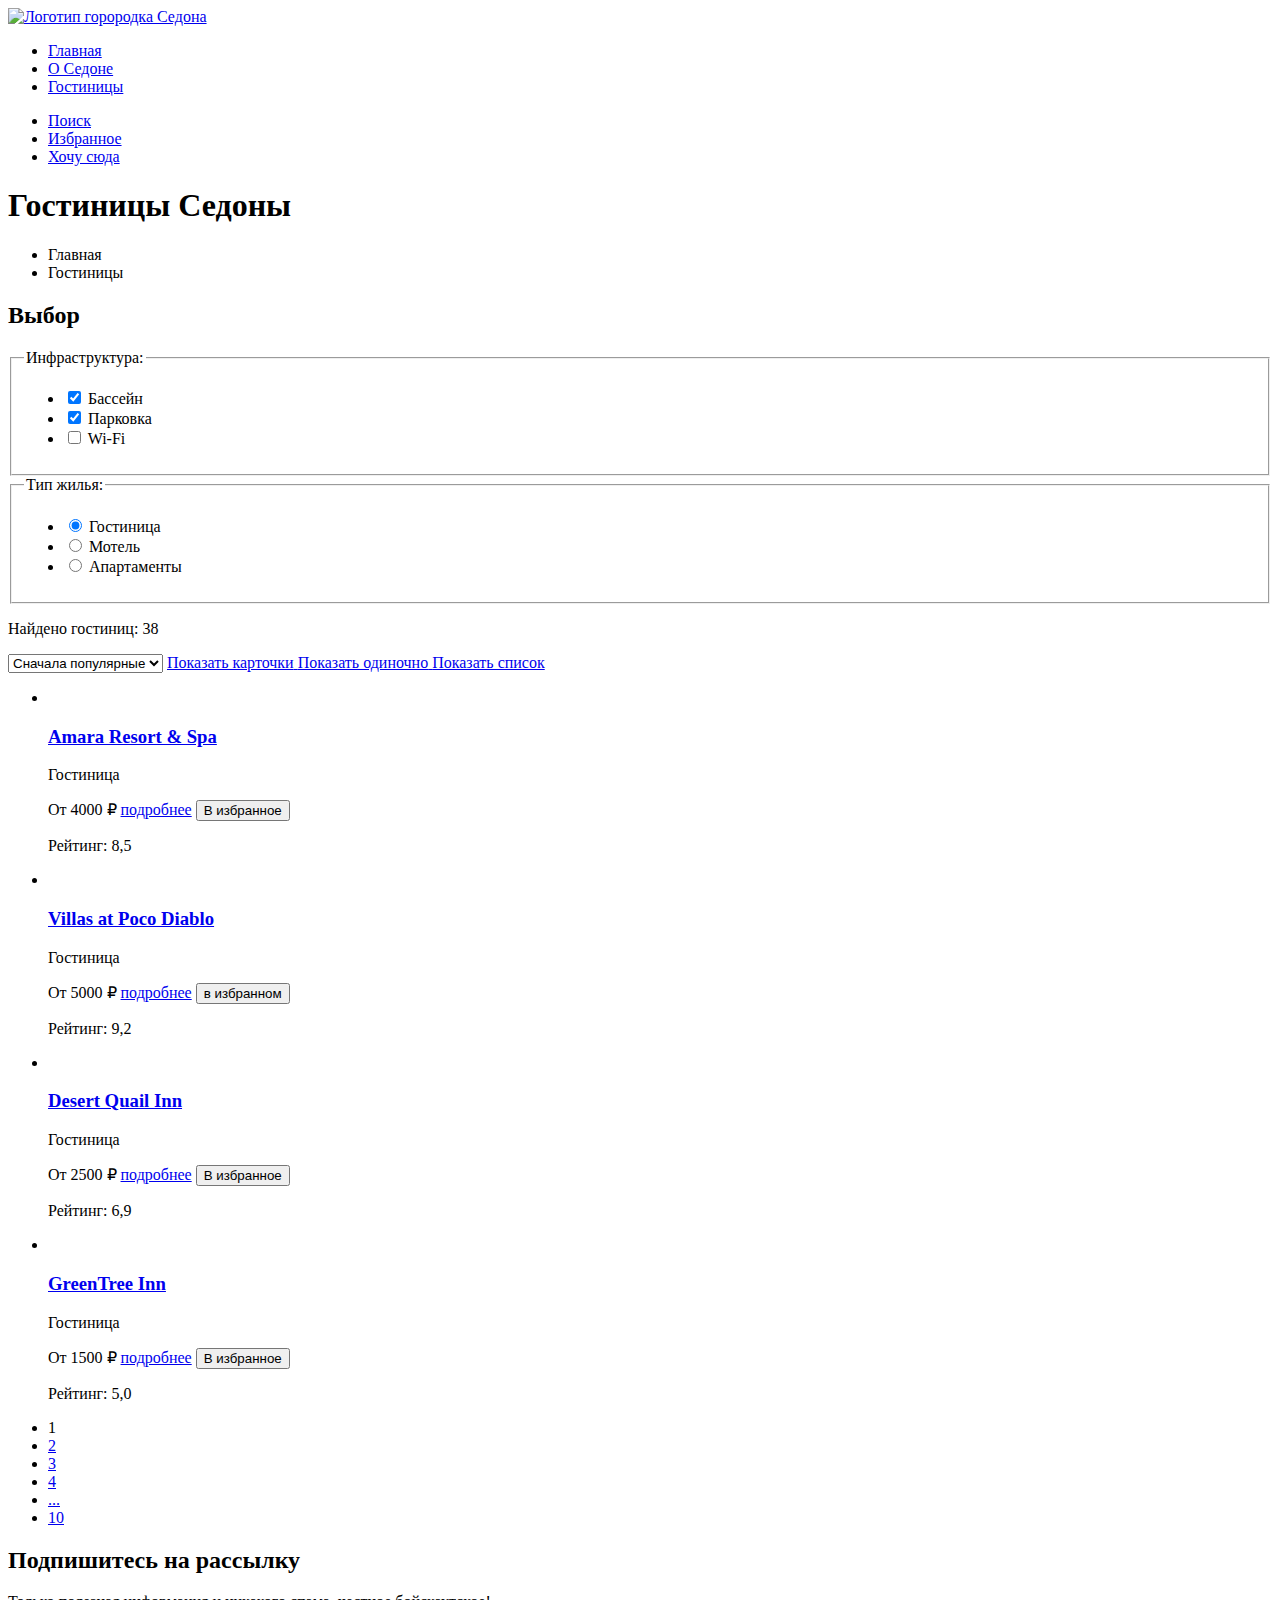
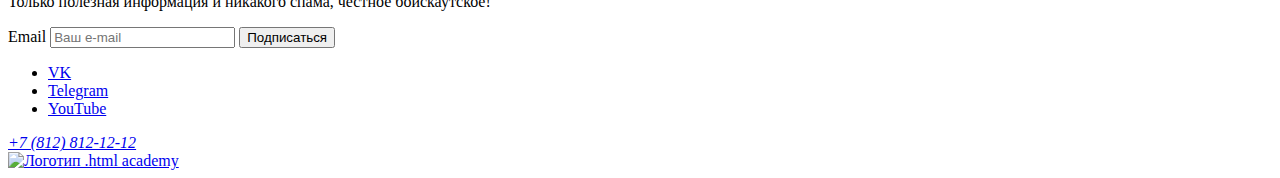
==== catalog.html @ d5584056 "Merge pull request #2 from askaryaminov/master" ====
<!DOCTYPE html>
<html lang="ru">
  <head>
    <meta charset="utf-8">
    <title>HTML Academy: Седона</title>
  </head>
  <body>
    <header class="page-header">
      <nav class="navigation">
        <a class="navigation-logo" href="index.html"> <img class="page-header-logo" alt="Логотип горородка Седона" src="#"></a>
        <ul class="navigation-list">
          <li class="navigation-item">
            <a class="navigation-link" href="#" >Главная</a>
          </li>
          <li class="navigation-item">
            <a class="navigation-link" href="#">О Седоне</a>
          </li>
          <li class="navigation-item">
            <a class="navigation-link navigation-link-current" href="#">Гостиницы</a>
          </li>
        </ul>
        <ul class="navigation-list navigation-user">
          <li class="navigation-item">
            <a class="navigation-link" href="#">
              <span class="visually-hidden">
                Поиск
              </span>
            </a>
          </li>
          <li class="navigation-item">
            <a class="navigation-link" href="#">
              <span class="visually-hidden">
                Избранное
              </span>
            </a>
          </li>
          <li class="navigation-item">
            <a class="button" href="#">Хочу сюда</a>
          </li>
        </ul>
      </nav>
    </header>
    <main class="main-inner">
      <header class="inner-header">
        <h1 class="inner-header-title">Гостиницы Седоны</h1>
        <ul class="breadcrumbs">
          <li class="breadcrumbs-item">
            <a class="breadcrumbs-link" href="index.html"></a>
            <span class="visually-hidden">Главная</span>
          </li>
          <li class="breadcrumbs-item">
            <a class="breadcrumbs-link">Гостиницы</a>
          </li>
        </ul>
      </header>
      <section class="catalog-filter">
        <h2 class="visually-hidden">Выбор </h2>
        <form class="catalog-filter" action="https://echo.htmlacademy.ru/" method="get">
          <fieldset class="catalog-filter-group">
            <legend class="catalog-filter-title">Инфраструктура:</legend>
            <ul class="catalog-filter-list">
              <li class="catalog-filter-item">
                <label class="control">
                  <input class="control-input" type="checkbox" name="swimming-pool" checked>
              Бассейн
                </label>
              </li>
              <li class="catalog-filter-item">
                <label class="control">
                  <input class="control-input" type="checkbox" name="parking" checked>
              Парковка
                </label>
              </li>
              <li class="catalog-filter-item">
                <label class="control">
                  <input class="control-input" type="checkbox" name="wi-fi">
              Wi-Fi
                </label>
              </li>
            </ul>
          </fieldset>
          <fieldset class="catalog-filter-group">
            <legend class="catalog-filter-title">Тип жилья:</legend>
            <ul class="catalog-filter-list">
              <li class="catalog-filter-item">
                <label class="control">
                  <input class="control-input" type="radio" name="product-group" value="hotel" checked>
                Гостиница
                </label>
              </li>
              <li class="catalog-filter-item">
                <label class="control">
                  <input class="control-input" type="radio" name="product-group" value="motel">
                Мотель
                </label>
              </li>
              <li class="catalog-filter-item">
                <label class="control">
                  <input class="control-input" type="radio" name="product-group" value="appartments">
                Апартаменты
                </label>
              </li>
            </ul>
          </fieldset>        </form>
      </section>
      <section class="main-catalog">
        <p class="search results">Найдено гостиниц: 38</p>
        <select class="select-control" aria-label="Сортировка">
          <option value="popular">Сначала популярные</option>
          <option value="cheap">Сначала дешёвые</option>
          <option value="expensive">Сначала дорогие</option>
        </select>
        <a class="button" href="#">
          <span class="visually-hidden">Показать карточки</span>
        </a>
        <a class="button" href="#">
          <span class="visually-hidden">Показать одиночно</span>
        </a>
        <a class="button" href="#">
          <span class="visually-hidden">Показать список</span>
        </a>
        <ul class="hotel-list">
            <li class="hotel-card">
            <a class="hotel-card-link" href="#">
              <img class="hotel-card-image" src="#" alt="">
              <h3 class="hotel-card-title">Amara Resort & Spa</h3>
            </a>
            <p class="hotel-desciption">Гостиница</p>
            <span class="product-card-price">От 4000 ₽</span>
            <a class="hotel-card-button button" href="#">подробнее</a>
            <button class="" type="button">В  избранное</button>
            <p class="hotel-rating">Рейтинг: 8,5</p>
            </li>
            <li class="hotel-card">
              <a class="hotel-card-link" href="#">
                <img class="hotel-card-image" src="#" alt="">
                <h3 class="hotel-card-title">Villas at Poco Diablo</h3>
              </a>
              <p class="hotel-desciption">Гостиница</p>
              <span class="product-card-price">От 5000 ₽</span>
              <a class="hotel-card-button button" href="#">подробнее</a>
              <button class="" type="button">в избранном</button>
              <p class="hotel-rating">Рейтинг: 9,2</p>
            </li>
            <li class="hotel-card">
                <a class="hotel-card-link" href="#">
                  <img class="hotel-card-image" src="#" alt="">
                  <h3 class="hotel-card-title">Desert Quail Inn</h3>
                </a>
                <p class="hotel-desciption">Гостиница</p>
                <span class="product-card-price">От 2500 ₽</span>
                <a class="hotel-card-button button" href="#">подробнее</a>
                <button class="" type="button">В  избранное</button>
                <p class="hotel-rating">Рейтинг: 6,9</p>
            </li>
            <li class="hotel-card">
                <a class="hotel-card-link" href="#">
                  <img class="hotel-card-image" src="#" alt="">
                  <h3 class="hotel-card-title">GreenTree Inn</h3>
                </a>
                <p class="hotel-desciption">Гостиница</p>
                <span class="product-card-price">От 1500 ₽</span>
                <a class="hotel-card-button button" href="#">подробнее</a>
                <button class="" type="button">В  избранное</button>
                <p class="hotel-rating">Рейтинг: 5,0</p>
            </li>
        </ul>
            <ul class="pagination">
              <li class="pagination-item">
                <a class="pagination-link pagination-current">1</a>
              </li>
              <li class="pagination-item">
                <a class="pagination-link" href="#">2</a>
              </li>
              <li class="pagination-item">
                <a class="pagination-link" href="#">3</a>
              </li>
              <li class="pagination-item">
                <a class="pagination-link" href="#">4</a>
              </li>
              <li class="pagination-item">
                <a class="pagination-link" href="#">...</a>
              </li>
              <li class="pagination-item">
                <a class="pagination-link" href="#">10</a>
              </li>
            </ul>
      </section>
      <section class="catalog-subscribe">
        <h2 class="catalog-subscribe-title">Подпишитесь на рассылку</h2>
        <p class="catalog-subscribe-description">Только полезная информация и никакого спама, честное бойскаутское!</p>
        <form class="catalog-subscribe-form" action="https://echo.htmlacademy.ru/" method="post">
            <label for="catalog-subscribe-email">Email</label>
            <input class="field" placeholder="Ваш e-mail" type="email" name="subscribe-email" id="subscribe-email" required>
            <button class="button subscribe-button" type="submit">
              <span>Подписаться</span>
            </button>
      </section>
    </main>
    <footer class="page-footer">
      <section class="footer-social">
          <ul class="footer-social-list">
            <li class="footer-social-item">
              <a class="button" href="https://vk.com/htmlacademy">
                <span class="visually-hidden">VK</span>
              </a>
            </li>
            <li class="footer-social-item">
              <a class="button" href="hhttps://t.me/htmlacademy">
                <span class="visually-hidden">Telegram</span>
              </a>
            </li>
            <li class="footer-social-item">
              <a class="button" href="https://www.youtube.com/user/htmlacademyru">
                <span class="visually-hidden">YouTube</span>
              </a>
            </li>
          </ul>
      <section class="footer-phone-adress">
          <address class="footer-phone">
          <a class="footer-phone" href="tel:+78128121212">+7 (812) 812-12-12</a>
      </address>
      </section>
          <a class="footer-logo" href="https://htmlacademy.ru/"> <img class="page-footer-logo" alt="Логотип .html academy" src="#"></a>
  </footer>
  </body>
  </html>
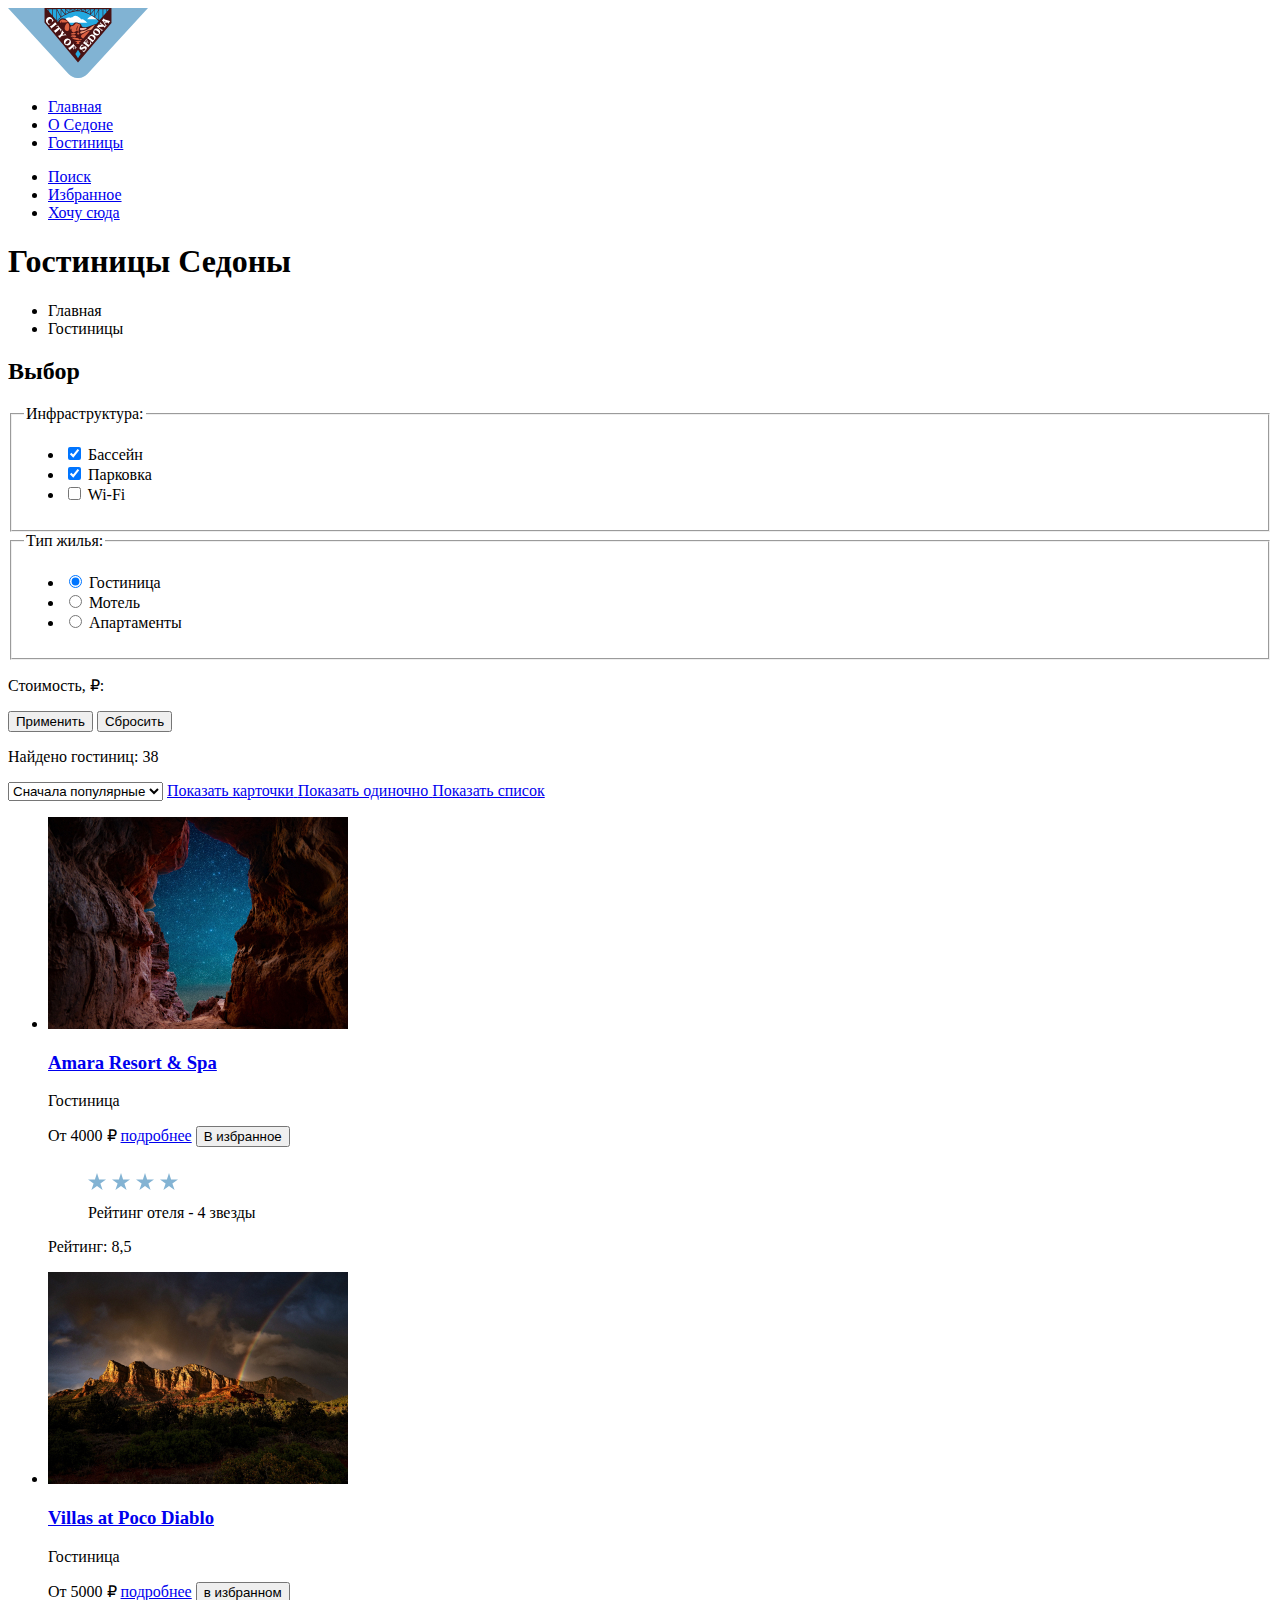
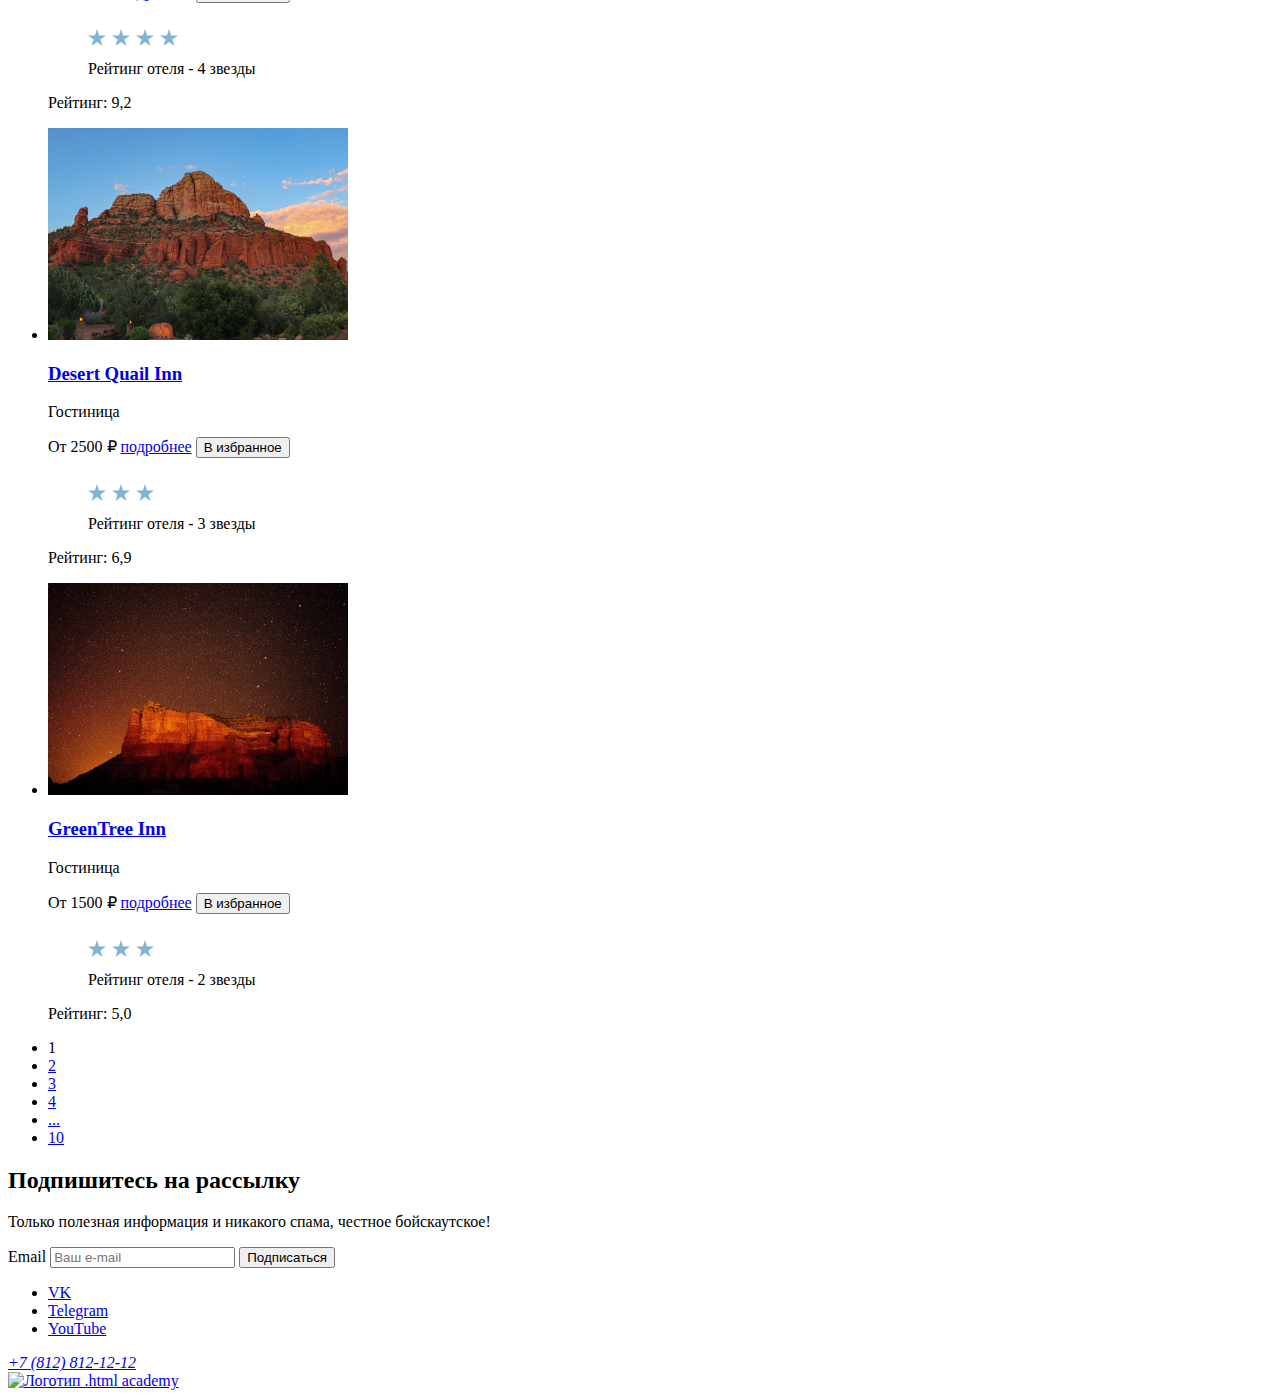
==== commit 3e16a583: "Исправил разметку и добавил графику(контентную)" ====
--- a/catalog.html
+++ b/catalog.html
@@ -7,7 +7,7 @@
   <body>
     <header class="page-header">
       <nav class="navigation">
-        <a class="navigation-logo" href="index.html"> <img class="page-header-logo" alt="Логотип горородка Седона" src="#"></a>
+        <a class="navigation-logo" href="index.html"> <img class="page-header-logo" alt="Логотип городка Седона" src="images/logo.svg" width="140" height="70.05"></a>
         <ul class="navigation-list">
           <li class="navigation-item">
             <a class="navigation-link" href="#" >Главная</a>
@@ -101,9 +101,16 @@
                 </label>
               </li>
             </ul>
-          </fieldset>        </form>
+          </fieldset>
+        </form>
+        <div class="price-filter">
+          <p>Стоимость, ₽:</p>
+          <button class="button apply-button" type="submit">Применить</button>
+          <button class="button reset-button" type="reset">Сбросить</button>
+        </div>
       </section>
       <section class="main-catalog">
+        <div class="view-variety">
         <p class="search results">Найдено гостиниц: 38</p>
         <select class="select-control" aria-label="Сортировка">
           <option value="popular">Сначала популярные</option>
@@ -119,49 +126,74 @@
         <a class="button" href="#">
           <span class="visually-hidden">Показать список</span>
         </a>
+        </div>
         <ul class="hotel-list">
             <li class="hotel-card">
             <a class="hotel-card-link" href="#">
-              <img class="hotel-card-image" src="#" alt="">
+              <img class="hotel-card-image" src="images/hotel-1.jpg" alt="Фото отеля Amara Resort & Spa" width="300" height="212">
               <h3 class="hotel-card-title">Amara Resort & Spa</h3>
             </a>
             <p class="hotel-desciption">Гостиница</p>
             <span class="product-card-price">От 4000 ₽</span>
             <a class="hotel-card-button button" href="#">подробнее</a>
             <button class="" type="button">В  избранное</button>
+            <figure>
+              <img class="star-rating" src="images/Star4.svg" width="140" height="37" alt="4 звезды">
+              <figcaption class="visually-hidden">
+                Рейтинг отеля - 4 звезды
+              </figcaption>
+            </figure>
             <p class="hotel-rating">Рейтинг: 8,5</p>
             </li>
             <li class="hotel-card">
               <a class="hotel-card-link" href="#">
-                <img class="hotel-card-image" src="#" alt="">
+                <img class="hotel-card-image" src="images/hotel-2.jpg" alt="Фото отеля Villas at Poco Diablo" width="300" height="212">
                 <h3 class="hotel-card-title">Villas at Poco Diablo</h3>
               </a>
               <p class="hotel-desciption">Гостиница</p>
               <span class="product-card-price">От 5000 ₽</span>
               <a class="hotel-card-button button" href="#">подробнее</a>
               <button class="" type="button">в избранном</button>
+              <figure>
+                <img class="star-rating" src="images/Star4.svg" width="140" height="37" alt="4 звезды">
+                <figcaption class="visually-hidden">
+                  Рейтинг отеля - 4 звезды
+                </figcaption>
+              </figure>
               <p class="hotel-rating">Рейтинг: 9,2</p>
             </li>
             <li class="hotel-card">
                 <a class="hotel-card-link" href="#">
-                  <img class="hotel-card-image" src="#" alt="">
+                  <img class="hotel-card-image" src="images/hotel-3.jpg" alt="Фото отеля Desert Quail Inn" width="300" height="212">
                   <h3 class="hotel-card-title">Desert Quail Inn</h3>
                 </a>
                 <p class="hotel-desciption">Гостиница</p>
                 <span class="product-card-price">От 2500 ₽</span>
                 <a class="hotel-card-button button" href="#">подробнее</a>
                 <button class="" type="button">В  избранное</button>
+                <figure>
+                  <img class="star-rating" src="images/Star3.svg" width="140" height="37" alt="3 звезды">
+                  <figcaption class="visually-hidden">
+                    Рейтинг отеля - 3 звезды
+                  </figcaption>
+                </figure>
                 <p class="hotel-rating">Рейтинг: 6,9</p>
             </li>
             <li class="hotel-card">
                 <a class="hotel-card-link" href="#">
-                  <img class="hotel-card-image" src="#" alt="">
+                  <img class="hotel-card-image" src="images/hotel-4.jpg" alt="Фото отеля GreenTree Inn" width="300" height="212">
                   <h3 class="hotel-card-title">GreenTree Inn</h3>
                 </a>
                 <p class="hotel-desciption">Гостиница</p>
                 <span class="product-card-price">От 1500 ₽</span>
                 <a class="hotel-card-button button" href="#">подробнее</a>
                 <button class="" type="button">В  избранное</button>
+                <figure>
+                  <img class="star-rating" src="images/Star3.svg" width="140" height="37" alt="2 звезды">
+                  <figcaption class="visually-hidden">
+                    Рейтинг отеля - 2 звезды
+                  </figcaption>
+                </figure>
                 <p class="hotel-rating">Рейтинг: 5,0</p>
             </li>
         </ul>
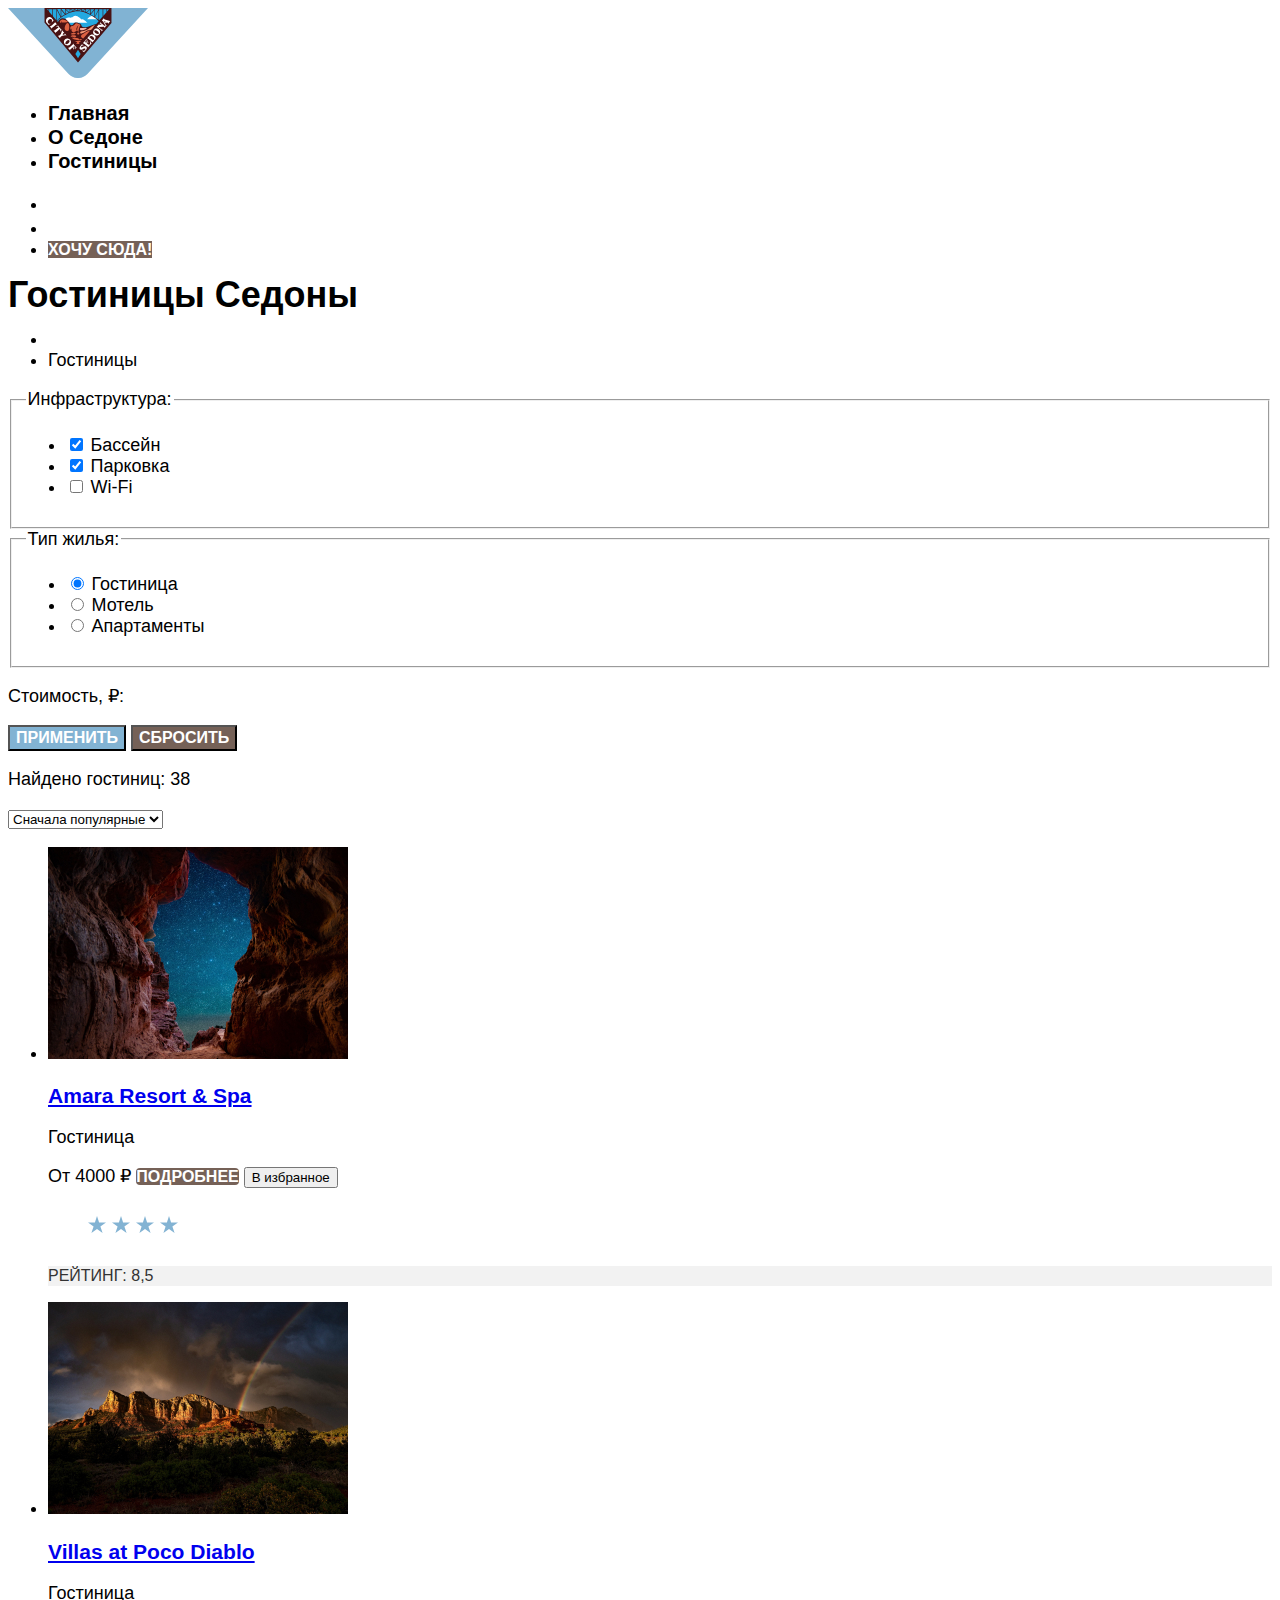
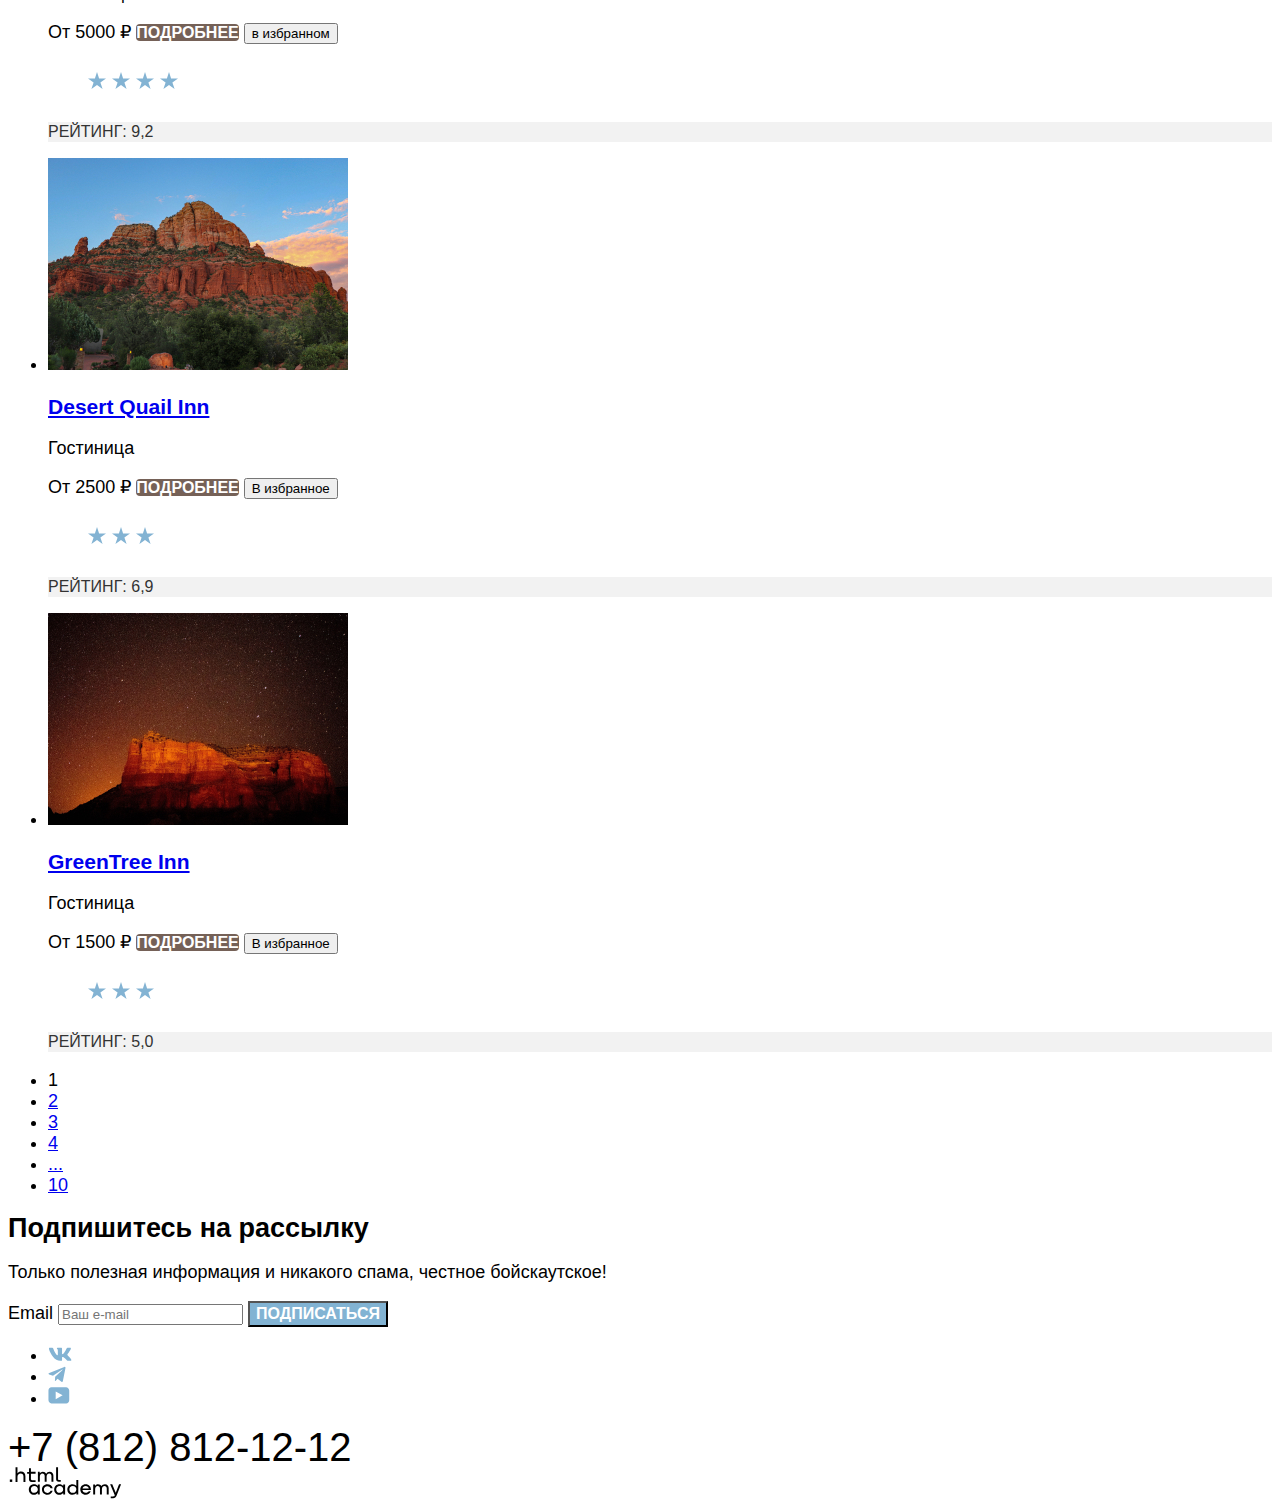
==== commit f6200e41: "Merge pull request #4 from askaryaminov/master" ====
--- a/catalog.html
+++ b/catalog.html
@@ -3,6 +3,7 @@
   <head>
     <meta charset="utf-8">
     <title>HTML Academy: Седона</title>
+    <link rel="stylesheet" href="styles/styles.css">
   </head>
   <body>
     <header class="page-header">
@@ -10,13 +11,13 @@
         <a class="navigation-logo" href="index.html"> <img class="page-header-logo" alt="Логотип городка Седона" src="images/logo.svg" width="140" height="70.05"></a>
         <ul class="navigation-list">
           <li class="navigation-item">
-            <a class="navigation-link" href="#" >Главная</a>
+            <a class="navigation-link navigation-link-current" href="index.html" >Главная</a>
           </li>
           <li class="navigation-item">
             <a class="navigation-link" href="#">О Седоне</a>
           </li>
           <li class="navigation-item">
-            <a class="navigation-link navigation-link-current" href="#">Гостиницы</a>
+            <a class="navigation-link" href="catalog.html">Гостиницы</a>
           </li>
         </ul>
         <ul class="navigation-list navigation-user">
@@ -35,7 +36,7 @@
             </a>
           </li>
           <li class="navigation-item">
-            <a class="button" href="#">Хочу сюда</a>
+            <a class="navigation-link button" href="#">Хочу сюда!</a>
           </li>
         </ul>
       </nav>
@@ -136,7 +137,7 @@
             <p class="hotel-desciption">Гостиница</p>
             <span class="product-card-price">От 4000 ₽</span>
             <a class="hotel-card-button button" href="#">подробнее</a>
-            <button class="" type="button">В  избранное</button>
+            <button class="learn-more" type="button">В  избранное</button>
             <figure>
               <img class="star-rating" src="images/Star4.svg" width="140" height="37" alt="4 звезды">
               <figcaption class="visually-hidden">
@@ -153,7 +154,7 @@
               <p class="hotel-desciption">Гостиница</p>
               <span class="product-card-price">От 5000 ₽</span>
               <a class="hotel-card-button button" href="#">подробнее</a>
-              <button class="" type="button">в избранном</button>
+              <button class="learn-more" type="button">в избранном</button>
               <figure>
                 <img class="star-rating" src="images/Star4.svg" width="140" height="37" alt="4 звезды">
                 <figcaption class="visually-hidden">
@@ -170,7 +171,7 @@
                 <p class="hotel-desciption">Гостиница</p>
                 <span class="product-card-price">От 2500 ₽</span>
                 <a class="hotel-card-button button" href="#">подробнее</a>
-                <button class="" type="button">В  избранное</button>
+                <button class="learn-more" type="button">В  избранное</button>
                 <figure>
                   <img class="star-rating" src="images/Star3.svg" width="140" height="37" alt="3 звезды">
                   <figcaption class="visually-hidden">
@@ -230,30 +231,27 @@
       </section>
     </main>
     <footer class="page-footer">
-      <section class="footer-social">
-          <ul class="footer-social-list">
-            <li class="footer-social-item">
-              <a class="button" href="https://vk.com/htmlacademy">
-                <span class="visually-hidden">VK</span>
-              </a>
-            </li>
-            <li class="footer-social-item">
-              <a class="button" href="hhttps://t.me/htmlacademy">
-                <span class="visually-hidden">Telegram</span>
-              </a>
-            </li>
-            <li class="footer-social-item">
-              <a class="button" href="https://www.youtube.com/user/htmlacademyru">
-                <span class="visually-hidden">YouTube</span>
-              </a>
-            </li>
-          </ul>
-      <section class="footer-phone-adress">
-          <address class="footer-phone">
-          <a class="footer-phone" href="tel:+78128121212">+7 (812) 812-12-12</a>
-      </address>
-      </section>
-          <a class="footer-logo" href="https://htmlacademy.ru/"> <img class="page-footer-logo" alt="Логотип .html academy" src="#"></a>
-  </footer>
+      <ul class="footer-social-list">
+        <li class="footer-social-item">
+          <a class="footer-social-button" href="https://vk.com/htmlacademy"><img class="footer-icon" src="images/vk.svg" width="24" height="14" alt="Иконка Вконтакте">
+            <span class="visually-hidden">VK</span>
+          </a>
+        </li>
+        <li class="footer-social-item">
+          <a class="footer-social-button" href="hhttps://t.me/htmlacademy"><img class="footer-icon" src="images/telegram.svg" width="18" height="15.1" alt="Иконка Телеграма">
+            <span class="visually-hidden">Telegram</span>
+          </a>
+        </li>
+        <li class="footer-social-item">
+          <a class="footer-social-button" href="https://www.youtube.com/user/htmlacademyru"><img class="footer-icon" src="images/youtube.svg" width="22" height="17" alt="Иконка Ютуба">
+            <span class="visually-hidden">YouTube</span>
+          </a>
+        </li>
+      </ul>
+      <address class="footer-phone">
+      <a class="footer-phone" href="tel:+78128121212">+7 (812) 812-12-12</a>
+  </address>
+      <a class="footer-logo" href="https://htmlacademy.ru/"> <img class="page-footer-logo" alt="Логотип .html academy" src="images/HTMLAcademy.svg" width="114.9" height="32.9"></a>
+</footer>
   </body>
   </html>
--- a/styles/styles.css
+++ b/styles/styles.css
@@ -0,0 +1,172 @@
+@font-face {
+  font-family: "PT Sans";
+  font-style: normal;
+  font-weight: 400;
+  src: url("../fonts/pt-sans-regular.woff2") format("woff2");
+  font-display: swap;
+}
+
+@font-face {
+  font-family: "PT Sans";
+  font-style: normal;
+  font-weight: 700;
+  src: url("../fonts/pt-sans-bold.woff2") format("woff2");
+  font-display: swap;
+}
+
+@font-face {
+  font-family: "PT Sans";
+  font-style: italic;
+  font-weight: 400;
+  src: url("../fonts/pt-sans-italic.woff2") format("woff2");
+  font-display: swap;
+}
+
+@font-face {
+  font-family: "PT Sans";
+  font-style: italic;
+  font-weight: 700;
+  src: url("../fonts/pt-sans-bold-italic.woff2") format("woff2");
+  font-display: swap;
+}
+
+body {
+  font-family: "PT Sans", sans-serif;
+  font-size: 18px;
+  line-height: 21px;
+  color:black;
+  background-color: white;
+}
+
+.page-header {
+  color:black;
+  background: white;
+}
+
+.navigation-link {
+  font-family: "PT Sans", sans-serif;
+  line-height: 24px;
+  font-size: 20px;
+  color: black;
+  background-color: white;
+  font-weight: 700;
+  text-transform: capitalize;
+  text-decoration: none;
+  text-align: center;
+}
+
+.hero {
+  background-image: url("../images/index-background.jpg");
+  color: black;
+  background-color: white;
+  background-repeat: no-repeat;
+  background-size: 100% auto;
+}
+
+.advantages {
+  text-align: center;
+}
+
+.advantages-title {
+  font-family: "PT Sans", sans-serif;
+  font-weight: 700;
+  font-size: 24px;
+  line-height: 28px;
+  color: black;
+  text-transform: uppercase;
+}
+
+.title-white {
+  color: white;
+}
+
+.services {
+  text-align: center;
+}
+
+.services-title {
+  font-family: "PT Sans", sans-serif;
+  font-weight: 700;
+  font-size: 24px;
+  line-height: 28px;
+  color: black;
+  text-transform: uppercase;
+}
+
+.subscribe {
+  background-image: url(../images/);
+}
+
+.advantages-description {
+  font-weight: 400;
+  font-size: 18px;
+  line-height: 21px;
+}
+
+.services-description {
+  font-weight: 400;
+  font-size: 18px;
+  line-height: 21px;
+}
+
+.hotel-search {
+  text-align: center;
+}
+
+.subscribe {
+  text-align: center;
+}
+
+.footer-phone {
+  font-family: "PT Sans", sans-serif;
+  font-style: normal;
+  font-weight: 400;
+  font-size: 40px;
+  line-height: 40px;
+  text-transform: uppercase;
+  color: black;
+  text-decoration: none;
+}
+
+.visually-hidden {
+  display: none;
+}
+
+.button {
+  font-family: inherit;
+  font-weight: 700;
+  font-size: 16px;
+  line-height: 20px;
+  color: white;
+  text-transform: uppercase;
+  background-color: #756157;
+}
+
+.search-button {
+  text-decoration: none;
+}
+
+.subscribe-button {
+  background-color:#82B3D3
+}
+
+.apply-button {
+  background-color: #82B3D3;
+}
+
+.hotel-card-button {
+  background: #756157;
+  border-radius: 4px;
+  text-decoration: none;
+}
+
+.hotel-rating {
+  font-family: "PT-Sans", sans-serif;
+  font-style: normal;
+  font-weight: 400;
+  font-size: 16px;
+  line-height: 20px;
+  background-color: #F2F2F2;
+  text-transform: uppercase;
+  color: #333333;
+}
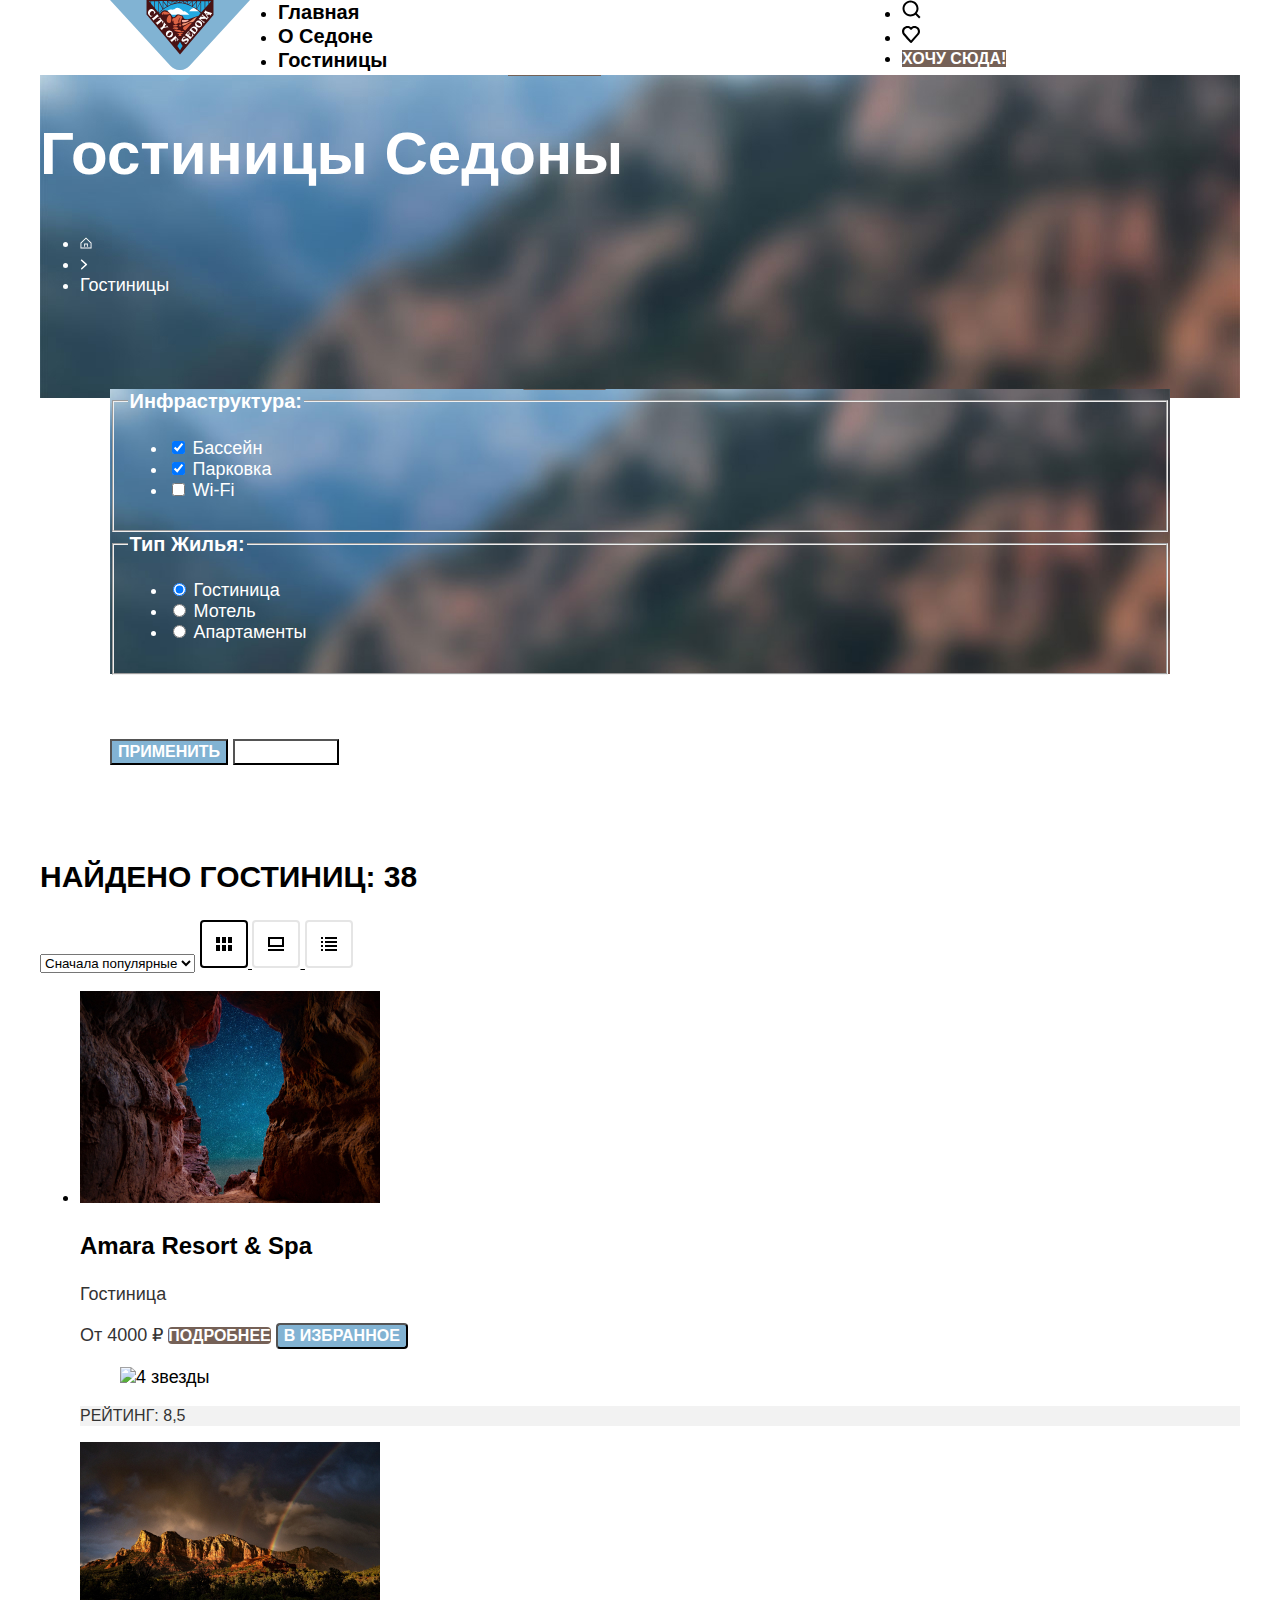
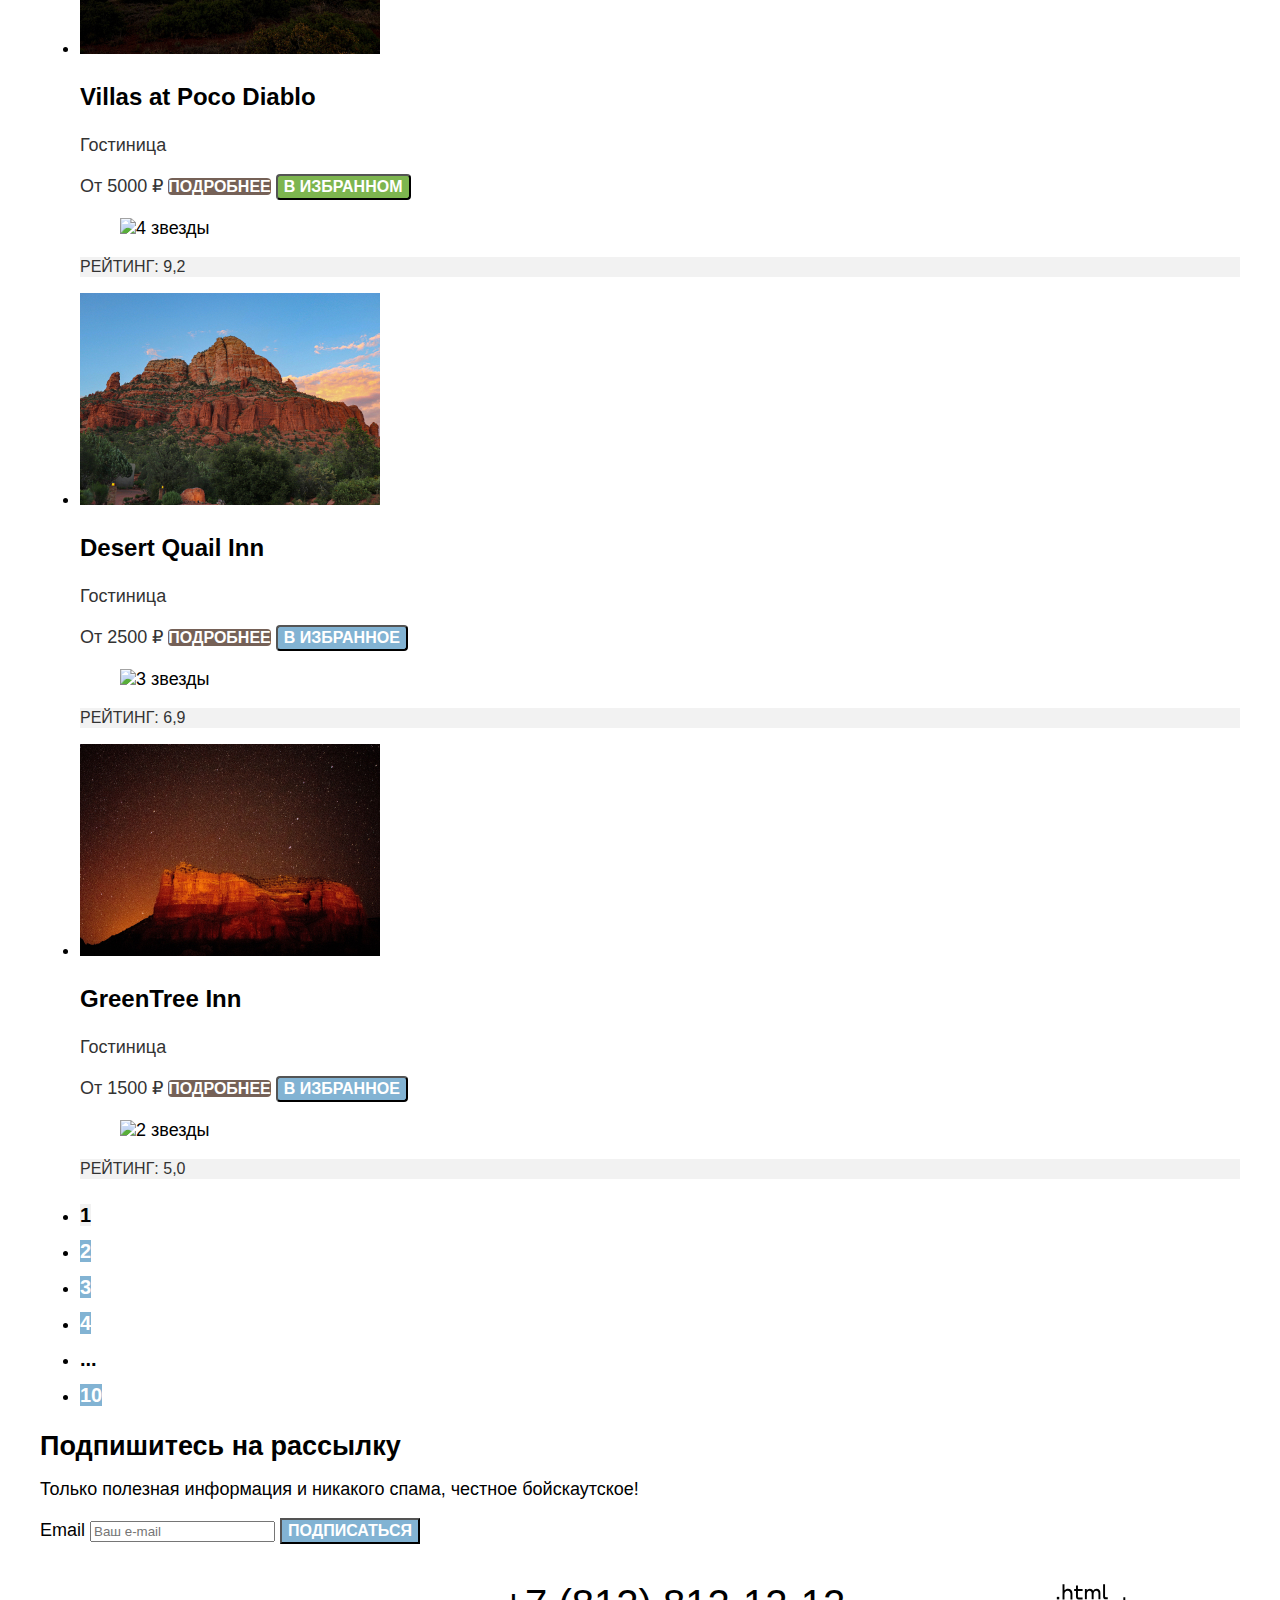
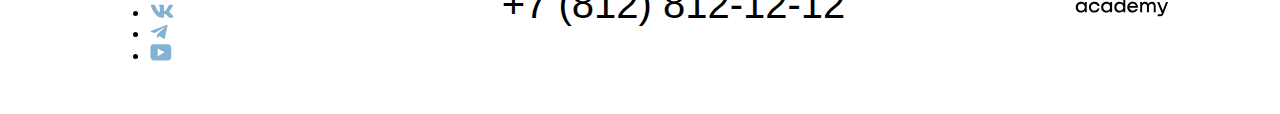
==== commit 1656b3eb: "Merge pull request #5 from askaryaminov/master" ====
--- a/catalog.html
+++ b/catalog.html
@@ -23,6 +23,9 @@
         <ul class="navigation-list navigation-user">
           <li class="navigation-item">
             <a class="navigation-link" href="#">
+              <svg width="19" height="19" viewBox="0 0 19 19" fill="none" xmlns="http://www.w3.org/2000/svg">
+                <path d="M18.5 17.0083L14.8 13.3287C15.8 12.0359 16.5 10.3453 16.5 8.4558C16.5 4.08011 12.9 0.5 8.5 0.5C4.1 0.5 0.5 4.17956 0.5 8.55525C0.5 12.9309 4.1 16.511 8.5 16.511C10.3 16.511 12 15.9144 13.4 14.8204L17.1 18.5L18.5 17.0083ZM8.5 14.5221C5.2 14.5221 2.5 11.837 2.5 8.55525C2.5 5.27348 5.2 2.5884 8.5 2.5884C11.8 2.5884 14.5 5.27348 14.5 8.55525C14.5 11.837 11.8 14.5221 8.5 14.5221Z" fill="black"/>
+                </svg>
               <span class="visually-hidden">
                 Поиск
               </span>
@@ -30,6 +33,9 @@
           </li>
           <li class="navigation-item">
             <a class="navigation-link" href="#">
+              <svg width="18" height="17" viewBox="0 0 18 17" fill="none" xmlns="http://www.w3.org/2000/svg">
+                <path d="M8.9 17C8.6 17 8.3 16.9 8.1 16.6C2.7 10.5 1.4 9.1 1.1 8.7C0.4 7.8 0 6.6 0 5.4C0 2.4 2.4 0 5.5 0C6.8 0 8 0.5 9 1.3C10 0.5 11.3 0 12.5 0C15.5 0 18 2.4 18 5.4C18 6.7 17.5 7.9 16.7 8.8L9.7 16.7C9.5 16.9 9.3 17 8.9 17ZM2.9 7.5C3.2 7.9 6.4 11.5 9 14.4L15.2 7.4C15.7 6.9 15.9 6.2 15.9 5.4C15.9 3.6 14.4 2.1 12.6 2.1C11.6 2.1 10.6 2.6 9.9 3.4C9.6 3.7 9.3 3.8 9 3.8C8.7 3.8 8.4 3.6 8.2 3.4C7.5 2.6 6.5 2.1 5.5 2.1C3.7 2.1 2.2 3.6 2.2 5.4C2.1 6.3 2.5 7 2.9 7.5C2.8 7.5 2.8 7.5 2.9 7.5Z" fill="black"/>
+                </svg>
               <span class="visually-hidden">
                 Избранное
               </span>
@@ -41,21 +47,29 @@
         </ul>
       </nav>
     </header>
-    <main class="main-inner">
+    <main class="main-inner main-container">
+      <div class="page-container">
+      <section class="catalog-filter">
       <header class="inner-header">
         <h1 class="inner-header-title">Гостиницы Седоны</h1>
         <ul class="breadcrumbs">
           <li class="breadcrumbs-item">
-            <a class="breadcrumbs-link" href="index.html"></a>
-            <span class="visually-hidden">Главная</span>
+            <a class="breadcrumbs-link" href="index.html"><img class="breadcrumbs-img" alt="Главная страница" width="12" height="12" src="images/breadcrumbs_home.svg">
+              <span class="visually-hidden">Главная</span>
+            </a>
+          </li>
+          <li class="breadcrumbs-item">
+            <svg width="8" height="11" viewBox="0 0 8 11" fill="none" xmlns="http://www.w3.org/2000/svg">
+              <path d="M6.91526 4.96875L2.16526 0.71875C1.91526 0.46875 1.41526 0.46875 1.04026 0.71875C0.665263 0.96875 0.790263 1.46875 1.04026 1.71875L5.16526 5.46875L1.16526 9.21875C0.915263 9.46875 0.915263 9.96875 1.16526 10.2188C1.16526 10.3438 1.54026 10.4688 1.66526 10.4688C1.79026 10.4688 2.04026 10.3438 2.16526 10.2188L6.91526 5.96875C7.29026 5.71875 7.29026 5.21875 6.91526 4.96875Z" fill="white"/>
+              </svg>
           </li>
           <li class="breadcrumbs-item">
             <a class="breadcrumbs-link">Гостиницы</a>
           </li>
         </ul>
       </header>
-      <section class="catalog-filter">
-        <h2 class="visually-hidden">Выбор </h2>
+       <div class="catalog-filter-container">
+      <h2 class="visually-hidden">Выбор </h2>
         <form class="catalog-filter" action="https://echo.htmlacademy.ru/" method="get">
           <fieldset class="catalog-filter-group">
             <legend class="catalog-filter-title">Инфраструктура:</legend>
@@ -105,41 +119,88 @@
           </fieldset>
         </form>
         <div class="price-filter">
-          <p>Стоимость, ₽:</p>
+          <p class="catalog-filter-title">Стоимость, ₽:</p>
           <button class="button apply-button" type="submit">Применить</button>
           <button class="button reset-button" type="reset">Сбросить</button>
         </div>
+      </div>
       </section>
-      <section class="main-catalog">
-        <div class="view-variety">
-        <p class="search results">Найдено гостиниц: 38</p>
+      <section class="sorting">
+      <h2 class="catalog-title">Найдено гостиниц: 38</h2>
         <select class="select-control" aria-label="Сортировка">
           <option value="popular">Сначала популярные</option>
           <option value="cheap">Сначала дешёвые</option>
           <option value="expensive">Сначала дорогие</option>
         </select>
-        <a class="button" href="#">
+        <a class="button view-button" href="#">
+          <svg width="48" height="48" viewBox="0 0 48 48" fill="none" xmlns="http://www.w3.org/2000/svg">
+            <g clip-path="url(#clip0_33548_2035)">
+            <path d="M20 17H16V23H20V17Z" fill="black"/>
+            <path d="M32 17H28V23H32V17Z" fill="black"/>
+            <path d="M26 17H22V23H26V17Z" fill="black"/>
+            <path d="M20 25H16V31H20V25Z" fill="black"/>
+            <path d="M32 25H28V31H32V25Z" fill="black"/>
+            <path d="M26 25H22V31H26V25Z" fill="black"/>
+            </g>
+            <rect x="1" y="1" width="46" height="46" rx="3" stroke="black" stroke-width="2"/>
+            <defs>
+            <clipPath id="clip0_33548_2035">
+            <rect width="16" height="14" fill="white" transform="translate(16 17)"/>
+            </clipPath>
+            </defs>
+            </svg>
           <span class="visually-hidden">Показать карточки</span>
         </a>
-        <a class="button" href="#">
+        <a class="button view-button" href="#">
+          <svg width="48" height="48" viewBox="0 0 48 48" fill="none" xmlns="http://www.w3.org/2000/svg">
+            <g clip-path="url(#clip0_33548_2210)">
+            <path d="M32 29H16V31H32V29Z" fill="black"/>
+            <path d="M30 19V25H18V19H30ZM32 17H16V27H32V17Z" fill="black"/>
+            </g>
+            <rect x="1" y="1" width="46" height="46" rx="3" stroke="#E5E5E5" stroke-width="2"/>
+            <defs>
+            <clipPath id="clip0_33548_2210">
+            <rect width="16" height="14" fill="white" transform="translate(16 17)"/>
+            </clipPath>
+            </defs>
+            </svg>
           <span class="visually-hidden">Показать одиночно</span>
         </a>
-        <a class="button" href="#">
+        <a class="button view-button" href="#">
+          <svg width="48" height="48" viewBox="0 0 48 48" fill="none" xmlns="http://www.w3.org/2000/svg">
+            <g clip-path="url(#clip0_33548_2388)">
+            <path d="M18 17H16V19H18V17Z" fill="black"/>
+            <path d="M32 17H20V19H32V17Z" fill="black"/>
+            <path d="M18 21H16V23H18V21Z" fill="black"/>
+            <path d="M32 21H20V23H32V21Z" fill="black"/>
+            <path d="M18 25H16V27H18V25Z" fill="black"/>
+            <path d="M32 25H20V27H32V25Z" fill="black"/>
+            <path d="M18 29H16V31H18V29Z" fill="black"/>
+            <path d="M32 29H20V31H32V29Z" fill="black"/>
+            </g>
+            <rect x="1" y="1" width="46" height="46" rx="3" stroke="#E5E5E5" stroke-width="2"/>
+            <defs>
+            <clipPath id="clip0_33548_2388">
+            <rect width="16" height="14" fill="white" transform="translate(16 17)"/>
+            </clipPath>
+            </defs>
+            </svg>
           <span class="visually-hidden">Показать список</span>
         </a>
-        </div>
+      </section>
+      <section class="main-catalog">
         <ul class="hotel-list">
             <li class="hotel-card">
             <a class="hotel-card-link" href="#">
-              <img class="hotel-card-image" src="images/hotel-1.jpg" alt="Фото отеля Amara Resort & Spa" width="300" height="212">
+              <img class="hotel-card-image" src="images/hotel_1.jpg" alt="Фото отеля Amara Resort & Spa" width="300" height="212">
               <h3 class="hotel-card-title">Amara Resort & Spa</h3>
             </a>
-            <p class="hotel-desciption">Гостиница</p>
+            <p class="hotel-description">Гостиница</p>
             <span class="product-card-price">От 4000 ₽</span>
             <a class="hotel-card-button button" href="#">подробнее</a>
-            <button class="learn-more" type="button">В  избранное</button>
+            <button class="favorite" type="button">В  избранное</button>
             <figure>
-              <img class="star-rating" src="images/Star4.svg" width="140" height="37" alt="4 звезды">
+              <img class="star-rating" src="images/star4.svg" width="140" height="37" alt="4 звезды">
               <figcaption class="visually-hidden">
                 Рейтинг отеля - 4 звезды
               </figcaption>
@@ -148,15 +209,15 @@
             </li>
             <li class="hotel-card">
               <a class="hotel-card-link" href="#">
-                <img class="hotel-card-image" src="images/hotel-2.jpg" alt="Фото отеля Villas at Poco Diablo" width="300" height="212">
+                <img class="hotel-card-image" src="images/hotel_2.jpg" alt="Фото отеля Villas at Poco Diablo" width="300" height="212">
                 <h3 class="hotel-card-title">Villas at Poco Diablo</h3>
               </a>
-              <p class="hotel-desciption">Гостиница</p>
+              <p class="hotel-description">Гостиница</p>
               <span class="product-card-price">От 5000 ₽</span>
               <a class="hotel-card-button button" href="#">подробнее</a>
-              <button class="learn-more" type="button">в избранном</button>
+              <button class="favorite favorite-current" type="button">в избранном</button>
               <figure>
-                <img class="star-rating" src="images/Star4.svg" width="140" height="37" alt="4 звезды">
+                <img class="star-rating" src="images/star4.svg" width="140" height="37" alt="4 звезды">
                 <figcaption class="visually-hidden">
                   Рейтинг отеля - 4 звезды
                 </figcaption>
@@ -165,15 +226,15 @@
             </li>
             <li class="hotel-card">
                 <a class="hotel-card-link" href="#">
-                  <img class="hotel-card-image" src="images/hotel-3.jpg" alt="Фото отеля Desert Quail Inn" width="300" height="212">
+                  <img class="hotel-card-image" src="images/hotel_3.jpg" alt="Фото отеля Desert Quail Inn" width="300" height="212">
                   <h3 class="hotel-card-title">Desert Quail Inn</h3>
                 </a>
-                <p class="hotel-desciption">Гостиница</p>
+                <p class="hotel-description">Гостиница</p>
                 <span class="product-card-price">От 2500 ₽</span>
                 <a class="hotel-card-button button" href="#">подробнее</a>
-                <button class="learn-more" type="button">В  избранное</button>
+                <button class="favorite" type="button">В  избранное</button>
                 <figure>
-                  <img class="star-rating" src="images/Star3.svg" width="140" height="37" alt="3 звезды">
+                  <img class="star-rating" src="images/star3.svg" width="140" height="37" alt="3 звезды">
                   <figcaption class="visually-hidden">
                     Рейтинг отеля - 3 звезды
                   </figcaption>
@@ -182,15 +243,15 @@
             </li>
             <li class="hotel-card">
                 <a class="hotel-card-link" href="#">
-                  <img class="hotel-card-image" src="images/hotel-4.jpg" alt="Фото отеля GreenTree Inn" width="300" height="212">
+                  <img class="hotel-card-image" src="images/hotel_4.jpg" alt="Фото отеля GreenTree Inn" width="300" height="212">
                   <h3 class="hotel-card-title">GreenTree Inn</h3>
                 </a>
-                <p class="hotel-desciption">Гостиница</p>
+                <p class="hotel-description">Гостиница</p>
                 <span class="product-card-price">От 1500 ₽</span>
                 <a class="hotel-card-button button" href="#">подробнее</a>
-                <button class="" type="button">В  избранное</button>
+                <button class="favorite" type="button">В  избранное</button>
                 <figure>
-                  <img class="star-rating" src="images/Star3.svg" width="140" height="37" alt="2 звезды">
+                  <img class="star-rating" src="images/star3.svg" width="140" height="37" alt="2 звезды">
                   <figcaption class="visually-hidden">
                     Рейтинг отеля - 2 звезды
                   </figcaption>
@@ -212,7 +273,7 @@
                 <a class="pagination-link" href="#">4</a>
               </li>
               <li class="pagination-item">
-                <a class="pagination-link" href="#">...</a>
+                <a class="pagination-link pagination-else" href="#">...</a>
               </li>
               <li class="pagination-item">
                 <a class="pagination-link" href="#">10</a>
@@ -229,8 +290,10 @@
               <span>Подписаться</span>
             </button>
       </section>
+    </div>
     </main>
     <footer class="page-footer">
+      <div class="page-footer-container">
       <ul class="footer-social-list">
         <li class="footer-social-item">
           <a class="footer-social-button" href="https://vk.com/htmlacademy"><img class="footer-icon" src="images/vk.svg" width="24" height="14" alt="Иконка Вконтакте">
@@ -251,7 +314,8 @@
       <address class="footer-phone">
       <a class="footer-phone" href="tel:+78128121212">+7 (812) 812-12-12</a>
   </address>
-      <a class="footer-logo" href="https://htmlacademy.ru/"> <img class="page-footer-logo" alt="Логотип .html academy" src="images/HTMLAcademy.svg" width="114.9" height="32.9"></a>
+      <a class="footer-logo" href="https://htmlacademy.ru/"> <img class="page-footer-logo" alt="Логотип .html academy" src="images/html_academy.svg" width="114.9" height="32.9"></a>
+    </div>
 </footer>
   </body>
   </html>
--- a/styles/styles.css
+++ b/styles/styles.css
@@ -1,6 +1,6 @@
 @font-face {
   font-family: "PT Sans";
-  font-style: normal;
+  font-styfa: normal;
   font-weight: 400;
   src: url("../fonts/pt-sans-regular.woff2") format("woff2");
   font-display: swap;
@@ -30,17 +30,29 @@
   font-display: swap;
 }
 
+html {
+  height: 100%;
+}
+
 body {
+  margin: 0 auto;
   font-family: "PT Sans", sans-serif;
   font-size: 18px;
   line-height: 21px;
   color:black;
   background-color: white;
+  display: flex;
+  flex-direction: column;
+  min-height: 100%;
+  width: 1200px;
 }
 
 .page-header {
   color:black;
   background: white;
+  display: flex;
+  width: 1200px;
+  flex-direction: row;
 }
 
 .navigation-link {
@@ -56,7 +68,7 @@
 }
 
 .hero {
-  background-image: url("../images/index-background.jpg");
+  background-image: url("../images/index_background.jpg");
   color: black;
   background-color: white;
   background-repeat: no-repeat;
@@ -94,7 +106,15 @@
 }
 
 .subscribe {
-  background-image: url(../images/);
+  align-items: center;
+  padding: 96px 258px 104px;
+  gap: 10px;
+  color: white;
+  background-color: black;
+  background-repeat: no-repeat;
+  text-align: center;
+  background-size: 100% auto;
+  background-image: url(../images/subscribe_background.jpg);
 }
 
 .advantages-description {
@@ -110,10 +130,6 @@
 }
 
 .hotel-search {
-  text-align: center;
-}
-
-.subscribe {
   text-align: center;
 }
 
@@ -170,3 +186,207 @@
   text-transform: uppercase;
   color: #333333;
 }
+
+.main-title {
+  font-family: "PT-Sans", sans-serif;
+  font-style: normal;
+  font-weight: 700;
+  font-size: 30px;
+  line-height: 36px;
+  text-transform: uppercase;
+}
+
+.description {
+  font-family: "PT-Sans", sans-serif;
+  font-weight: 400;
+  font-size: 22px;
+  line-height: 26px;
+}
+
+.main-filter{
+  font-family: "PT-Sans", sans-serif;
+  font-style: normal;
+  font-weight: 400;
+  font-size: 18px;
+  line-height: 23px;
+ /* color: white;*/
+}
+
+.inner-header-title {
+  font-family: "PT-Sans", sans-serif;
+  font-weight: 700;
+  font-size: 60px;
+  line-height: 78px;
+}
+
+.catalog-filter-title {
+  font-weight: 700;
+  font-size: 20px;
+  line-height: 24px;
+  text-transform: capitalize;
+}
+
+.catalog-title {
+  font-family: "PT-Sans", sans-serif;
+  font-weight: 700;
+  font-size: 30px;
+  line-height: 36px;
+  text-transform: uppercase;
+}
+
+.hotel-card-title {
+  font-weight: 700;
+  font-size: 24px;
+  line-height: 28px;
+  text-decoration: none;
+  color:#000000;
+}
+
+.hotel-description {
+  color: #333333;
+}
+
+.product-card-price {
+  color: #333333;
+}
+
+.hotel-rating {
+  font-size: 16px;
+  line-height: 20px;
+  text-transform: uppercase;
+  background-color: #F2F2F2;
+  color: #333333;
+}
+
+.pagination-link {
+  font-weight: 700;
+  font-size: 20px;
+  line-height: 36px;
+  text-align: center;
+  text-transform: uppercase;
+  color: white;
+  background-color: #82B3D3;
+  text-decoration: none;
+}
+
+.pagination-current {
+  color: black;
+  background-color: #F2F2F2;
+}
+
+.pagination-else {
+  color: #000000;
+  background-color: unset;
+}
+
+.view-button {
+  background-color: white;
+  color:#000000;
+}
+
+.reset-button {
+  background-color: unset;
+}
+
+.hotel-card-link {
+  text-decoration: none;
+}
+
+.favorite {
+  font-weight: 700;
+  font-size: 16px;
+  line-height: 20px;
+  color: white;
+  background-color: #82B3D3;
+  text-transform: uppercase;
+  border-radius: 4px;
+}
+
+.favorite-current {
+  background-color: #7DB54F;
+}
+
+.main-container {
+  flex-grow: 1;
+}
+
+.navigation {
+  display: flex;
+  width: 1060px;
+  margin: 0 auto;
+}
+
+.navigation-list {
+  margin: 0;
+  padding: 0;
+  width: 507px;
+}
+
+.navigation-user {
+  margin-left: auto;
+  width: 268px;
+}
+
+.page-container {
+  width: 1200px;
+  margin: 0 auto;
+}
+
+.welcome-picture {
+  display: block;
+  margin: 0 auto;
+}
+
+.advantages-list {
+  margin: 0;
+  padding: 0;
+  display: flex;
+  flex-direction: column;
+  width: 1200px;
+}
+
+.page-footer-container {
+  display: flex;
+  margin: 0 auto;
+  width: 1060px;
+  justify-content: space-between;
+  margin-top: 40px;
+  margin-bottom: 30px;
+}
+
+.footer-social-list {
+  width: 142px;
+  margin-left: 0;
+  margin-right: 41.5px;
+}
+
+.footer-logo {
+  width: 115px;
+  margin-left: 41.5px;
+  margin-right: 0;
+}
+
+.navigation-logo {
+  width: 140px;
+  margin-right: 28px;
+}
+
+.catalog-filter {
+  color: #FFFFFF;
+  background-image: url(../images/filter_background.jpg);
+  background-size: 100% auto;
+  background-repeat: no-repeat;
+  display: flex;
+  flex-direction: column;
+}
+
+.inner-header {
+  width: 1060px;
+  margin-bottom: 40px;
+
+}
+
+.catalog-filter-container {
+  width: 1060px;
+  margin: 35px 70px 70px 70px;
+}
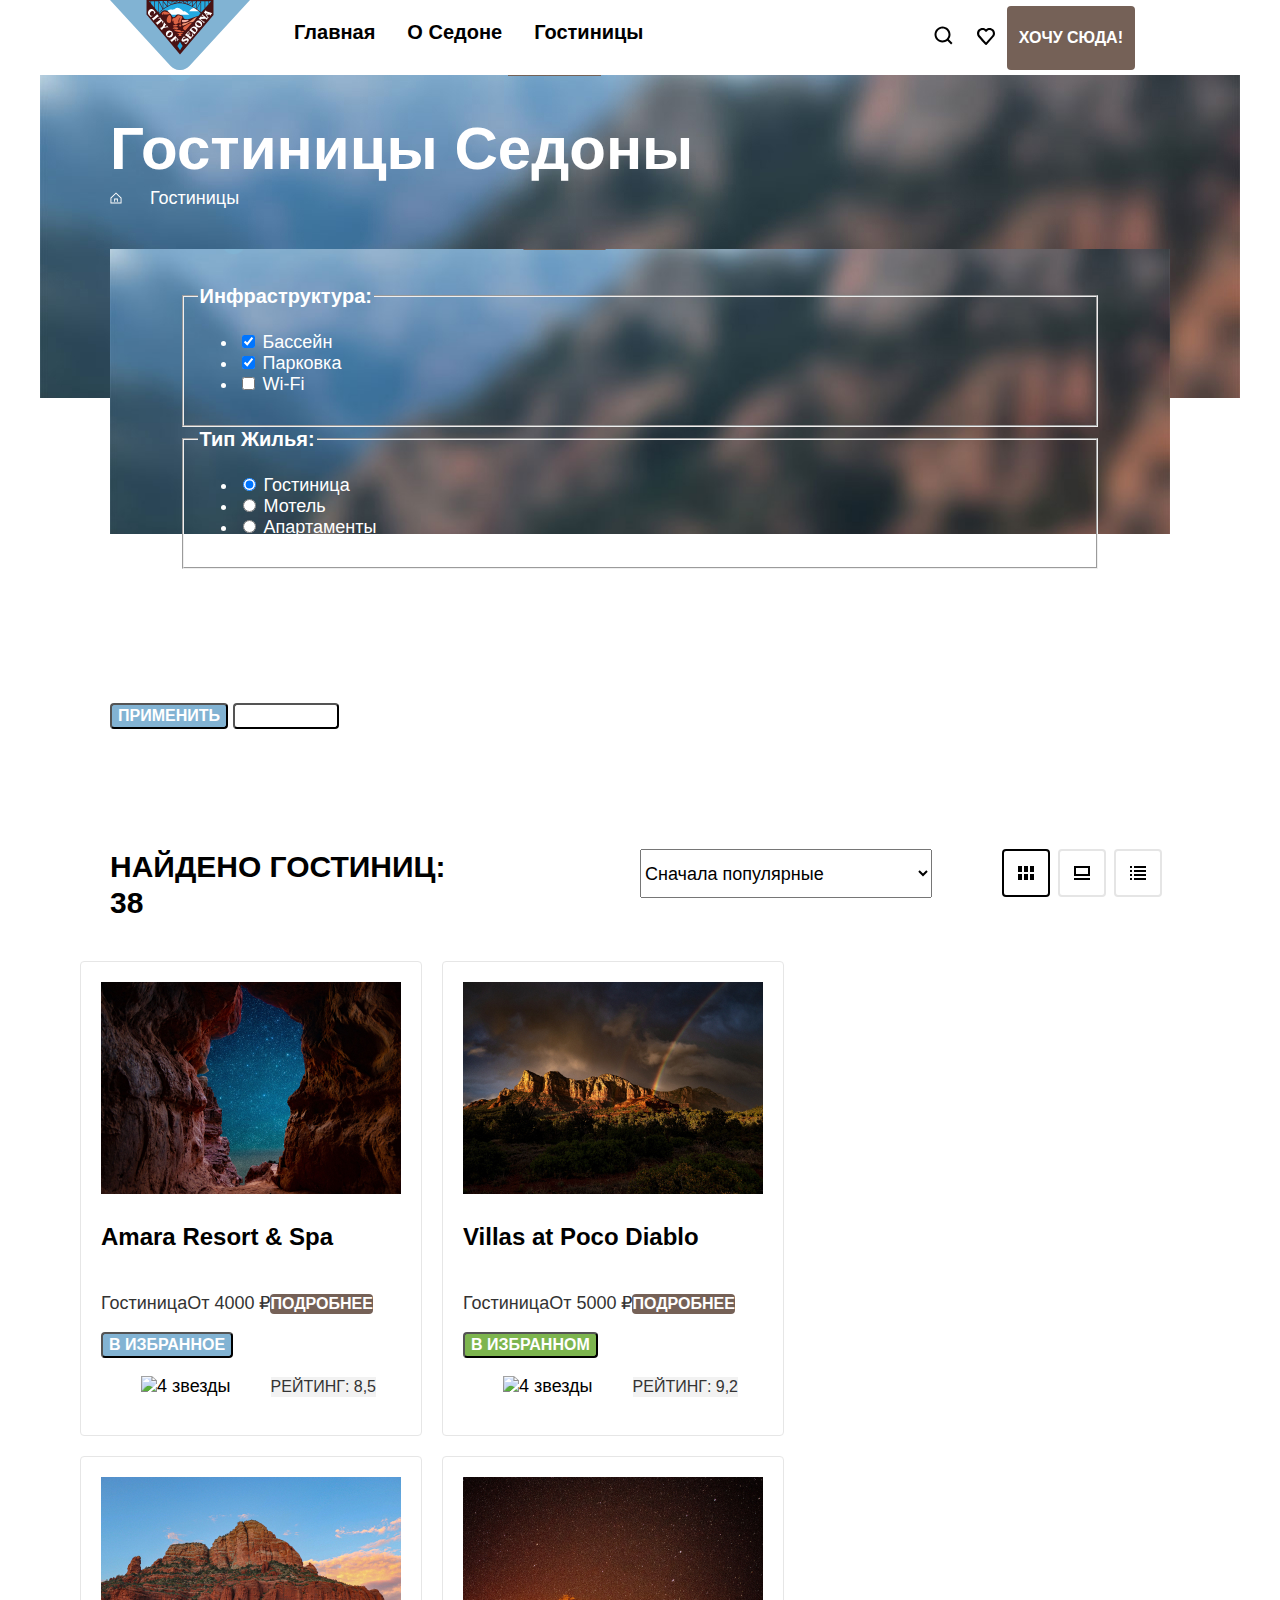
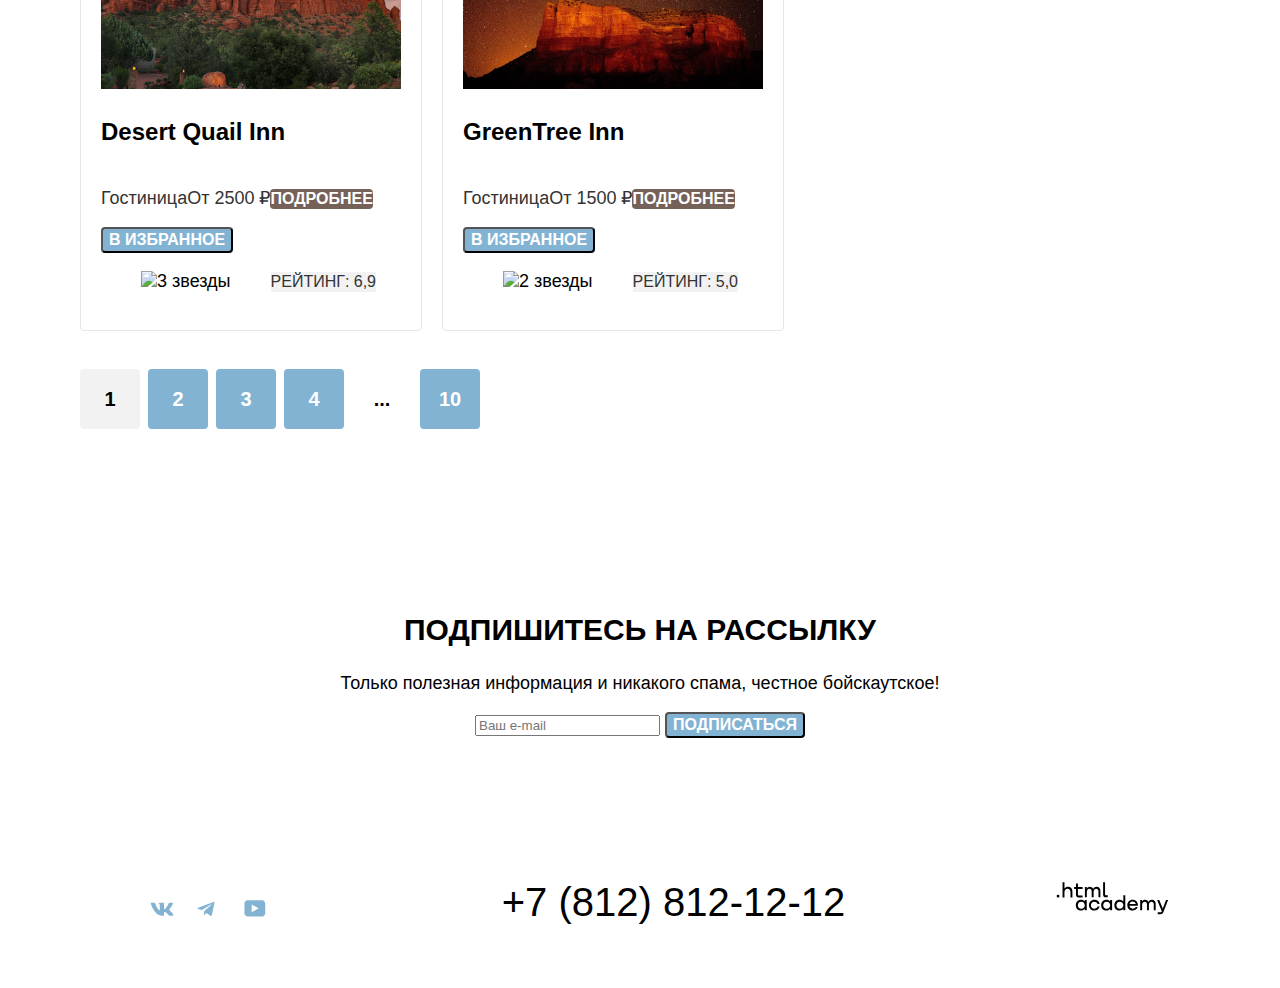
==== commit c587ddb9: "Сделал микросетки (не до конца)" ====
--- a/catalog.html
+++ b/catalog.html
@@ -50,7 +50,7 @@
     <main class="main-inner main-container">
       <div class="page-container">
       <section class="catalog-filter">
-      <header class="inner-header">
+      <section class="inner-header">
         <h1 class="inner-header-title">Гостиницы Седоны</h1>
         <ul class="breadcrumbs">
           <li class="breadcrumbs-item">
@@ -59,15 +59,10 @@
             </a>
           </li>
           <li class="breadcrumbs-item">
-            <svg width="8" height="11" viewBox="0 0 8 11" fill="none" xmlns="http://www.w3.org/2000/svg">
-              <path d="M6.91526 4.96875L2.16526 0.71875C1.91526 0.46875 1.41526 0.46875 1.04026 0.71875C0.665263 0.96875 0.790263 1.46875 1.04026 1.71875L5.16526 5.46875L1.16526 9.21875C0.915263 9.46875 0.915263 9.96875 1.16526 10.2188C1.16526 10.3438 1.54026 10.4688 1.66526 10.4688C1.79026 10.4688 2.04026 10.3438 2.16526 10.2188L6.91526 5.96875C7.29026 5.71875 7.29026 5.21875 6.91526 4.96875Z" fill="white"/>
-              </svg>
-          </li>
-          <li class="breadcrumbs-item">
             <a class="breadcrumbs-link">Гостиницы</a>
           </li>
         </ul>
-      </header>
+      </section>
        <div class="catalog-filter-container">
       <h2 class="visually-hidden">Выбор </h2>
         <form class="catalog-filter" action="https://echo.htmlacademy.ru/" method="get">
@@ -281,10 +276,10 @@
             </ul>
       </section>
       <section class="catalog-subscribe">
-        <h2 class="catalog-subscribe-title">Подпишитесь на рассылку</h2>
+        <h2 class="main-title catalog-subscribe-title">Подпишитесь на рассылку</h2>
         <p class="catalog-subscribe-description">Только полезная информация и никакого спама, честное бойскаутское!</p>
         <form class="catalog-subscribe-form" action="https://echo.htmlacademy.ru/" method="post">
-            <label for="catalog-subscribe-email">Email</label>
+            <label class="visually-hidden" for="catalog-subscribe-email">Email</label>
             <input class="field" placeholder="Ваш e-mail" type="email" name="subscribe-email" id="subscribe-email" required>
             <button class="button subscribe-button" type="submit">
               <span>Подписаться</span>
--- a/styles/styles.css
+++ b/styles/styles.css
@@ -50,9 +50,6 @@
 .page-header {
   color:black;
   background: white;
-  display: flex;
-  width: 1200px;
-  flex-direction: row;
 }
 
 .navigation-link {
@@ -65,6 +62,8 @@
   text-transform: capitalize;
   text-decoration: none;
   text-align: center;
+  display:block;
+  padding: 20px 16px;
 }
 
 .hero {
@@ -77,6 +76,8 @@
 
 .advantages {
   text-align: center;
+  display: flex;
+  flex-direction: column;
 }
 
 .advantages-title {
@@ -86,6 +87,10 @@
   line-height: 28px;
   color: black;
   text-transform: uppercase;
+}
+
+.title-wide {
+  color: white;
 }
 
 .title-white {
@@ -117,6 +122,10 @@
   background-image: url(../images/subscribe_background.jpg);
 }
 
+.subscribe-description {
+  color: white;
+}
+
 .advantages-description {
   font-weight: 400;
   font-size: 18px;
@@ -127,10 +136,21 @@
   font-weight: 400;
   font-size: 18px;
   line-height: 21px;
-}
+  margin-bottom: 64px;
+}
+
 
 .hotel-search {
   text-align: center;
+}
+
+.hotel-search-title {
+  margin-top: 96px;
+
+}
+
+.hotel-search-description {
+  margin-bottom: 54px;
 }
 
 .footer-phone {
@@ -145,7 +165,14 @@
 }
 
 .visually-hidden {
-  display: none;
+  position: absolute;
+  width: 1px;
+  height: 1px;
+  margin: -1px;
+  padding: 0;
+  border: 0;
+  clip: rect(0 0 0 0);
+  overflow: hidden;
 }
 
 .button {
@@ -156,10 +183,13 @@
   color: white;
   text-transform: uppercase;
   background-color: #756157;
+  text-align: center;
+  border-radius: 4px;
 }
 
 .search-button {
   text-decoration: none;
+  margin-bottom: 96px;
 }
 
 .subscribe-button {
@@ -194,6 +224,13 @@
   font-size: 30px;
   line-height: 36px;
   text-transform: uppercase;
+  margin-top: 69px;
+  margin-bottom: 25px;
+}
+
+.services-title {
+  margin-top: 64px;
+  margin-bottom: 20px;
 }
 
 .description {
@@ -201,6 +238,11 @@
   font-weight: 400;
   font-size: 22px;
   line-height: 26px;
+  color: #333333;
+}
+
+.main-description {
+  margin-bottom: 90px;
 }
 
 .main-filter{
@@ -217,6 +259,8 @@
   font-weight: 700;
   font-size: 60px;
   line-height: 78px;
+  margin-bottom: 8px;
+  margin: 0;
 }
 
 .catalog-filter-title {
@@ -232,6 +276,19 @@
   font-size: 30px;
   line-height: 36px;
   text-transform: uppercase;
+  margin: 0;
+  margin-right: auto;
+  width: 338px;
+}
+
+.select-control {
+  width: 292px;
+  height: 49px;
+  margin-right: 70px;
+  font-family: "PT-Sans", sans-serif;
+  font-weight: 400px;
+  font-size: 18px;
+  line-height: 21px;
 }
 
 .hotel-card-title {
@@ -267,6 +324,12 @@
   color: white;
   background-color: #82B3D3;
   text-decoration: none;
+  width: 60px;
+  height: 60px;
+  border-radius: 4px;
+  display: flex;
+  justify-content: center;
+  align-items: center;
 }
 
 .pagination-current {
@@ -282,6 +345,7 @@
 .view-button {
   background-color: white;
   color:#000000;
+  margin-right: 8px;
 }
 
 .reset-button {
@@ -320,12 +384,20 @@
   margin: 0;
   padding: 0;
   width: 507px;
+  display: flex;
+  list-style: none;
+  flex-wrap: wrap;
 }
 
 .navigation-user {
   margin-left: auto;
-  width: 268px;
-}
+  width: 315px;
+  display: flex;
+  align-items: center;
+  margin: 0 auto;
+  justify-content: flex-end;
+}
+
 
 .page-container {
   width: 1200px;
@@ -335,14 +407,48 @@
 .welcome-picture {
   display: block;
   margin: 0 auto;
+  min-height: 485px;
 }
 
 .advantages-list {
+  display: flex;
+  flex-wrap: wrap;
+  width: 1200px;
+  list-style: none;
   margin: 0;
   padding: 0;
-  display: flex;
+}
+
+.advantages-list-item {
+  display: flex;
+  width: 400px;
+  min-height: 385px;
+  flex-wrap: wrap;
+  justify-content: center;
+  align-items: center;
+  margin: 0 auto;
+  background-color: rgba(131, 179, 211, 0.12);
+}
+
+.advantages-list-item:nth-child(3) {
+  background-color: rgba(131, 179, 211, 0.2);
+}
+
+.advantages-wide {
+  display: flex;
+  flex-wrap: wrap;
+  width: 100%;
+  background-color: #82B3D3;
+}
+
+.advantages-list-item-container {
+  display: flex;
+  width: 230px;
+  height: 181px;
+  color: #FFFFFF;
   flex-direction: column;
-  width: 1200px;
+  justify-content: flex-start;
+  margin: 102px 85px;
 }
 
 .page-footer-container {
@@ -358,6 +464,9 @@
   width: 142px;
   margin-left: 0;
   margin-right: 41.5px;
+  list-style: none;
+  display: flex;
+  width: 142px;
 }
 
 .footer-logo {
@@ -378,6 +487,7 @@
   background-repeat: no-repeat;
   display: flex;
   flex-direction: column;
+  padding: 35px 70px 70px 70px;
 }
 
 .inner-header {
@@ -388,5 +498,111 @@
 
 .catalog-filter-container {
   width: 1060px;
-  margin: 35px 70px 70px 70px;
-}
+}
+
+.navigation-item {
+
+}
+
+.navigation-user .navigation-link {
+  padding: 22px 12px;
+}
+
+.nav-button {
+  padding: 8px 34px;
+  margin-left: 20px;
+}
+
+.footer-social-item {
+  width: 47px;
+  height: 40px;
+  justify-content: center;
+  align-items: center;
+
+}
+
+.services-list {
+  display: flex;
+  width: 1200px;
+  flex-direction: row;
+  justify-content: space-between;
+  margin: 0;
+  padding: 0;
+  list-style: none;
+
+}
+
+.services-list-item {
+  width: 400px;
+  height: 385px;
+  background-color: rgba(131, 179, 211, 0.12);
+}
+
+.services-list-item:nth-child(2) {
+  background-color: white;
+}
+
+.services-container {
+  display: flex;
+  width: 230px;
+  flex-direction: column;
+  justify-content: center;
+  margin: 81px 85px;
+  justify-content: space-between;
+}
+
+.sorting {
+  display: flex;
+  flex-direction: row;
+  width: 1060px;
+  justify-content: space-between;
+  margin-bottom: 40px;
+  margin-top: 50px;
+  padding: 0 70px;
+}
+
+.hotel-list {
+  display: flex;
+  width: 1060px;
+  justify-content: flex-start;
+  flex-wrap: wrap;
+}
+
+.hotel-card {
+  display: flex;
+  width: 300px;
+  flex-wrap: wrap;
+  align-items: center;
+  margin-right: 20px;
+  margin-bottom: 20px;
+  border: 1px solid #E6E6E6;
+  border-radius: 4px;
+  padding: 20px;
+}
+
+
+.pagination {
+  display:flex;
+  flex-direction: row;
+  width: 400px;
+  justify-content: space-between;
+  list-style: none;
+}
+
+.catalog-subscribe {
+  align-items: center;
+  padding: 96px 258px 104px;
+  gap: 10px;
+  text-align: center;
+}
+
+.breadcrumbs {
+  display: flex;
+  margin: 0;
+  list-style: none;
+  padding: 0;
+}
+
+.breadcrumbs-item {
+  margin-right: 28px;
+}
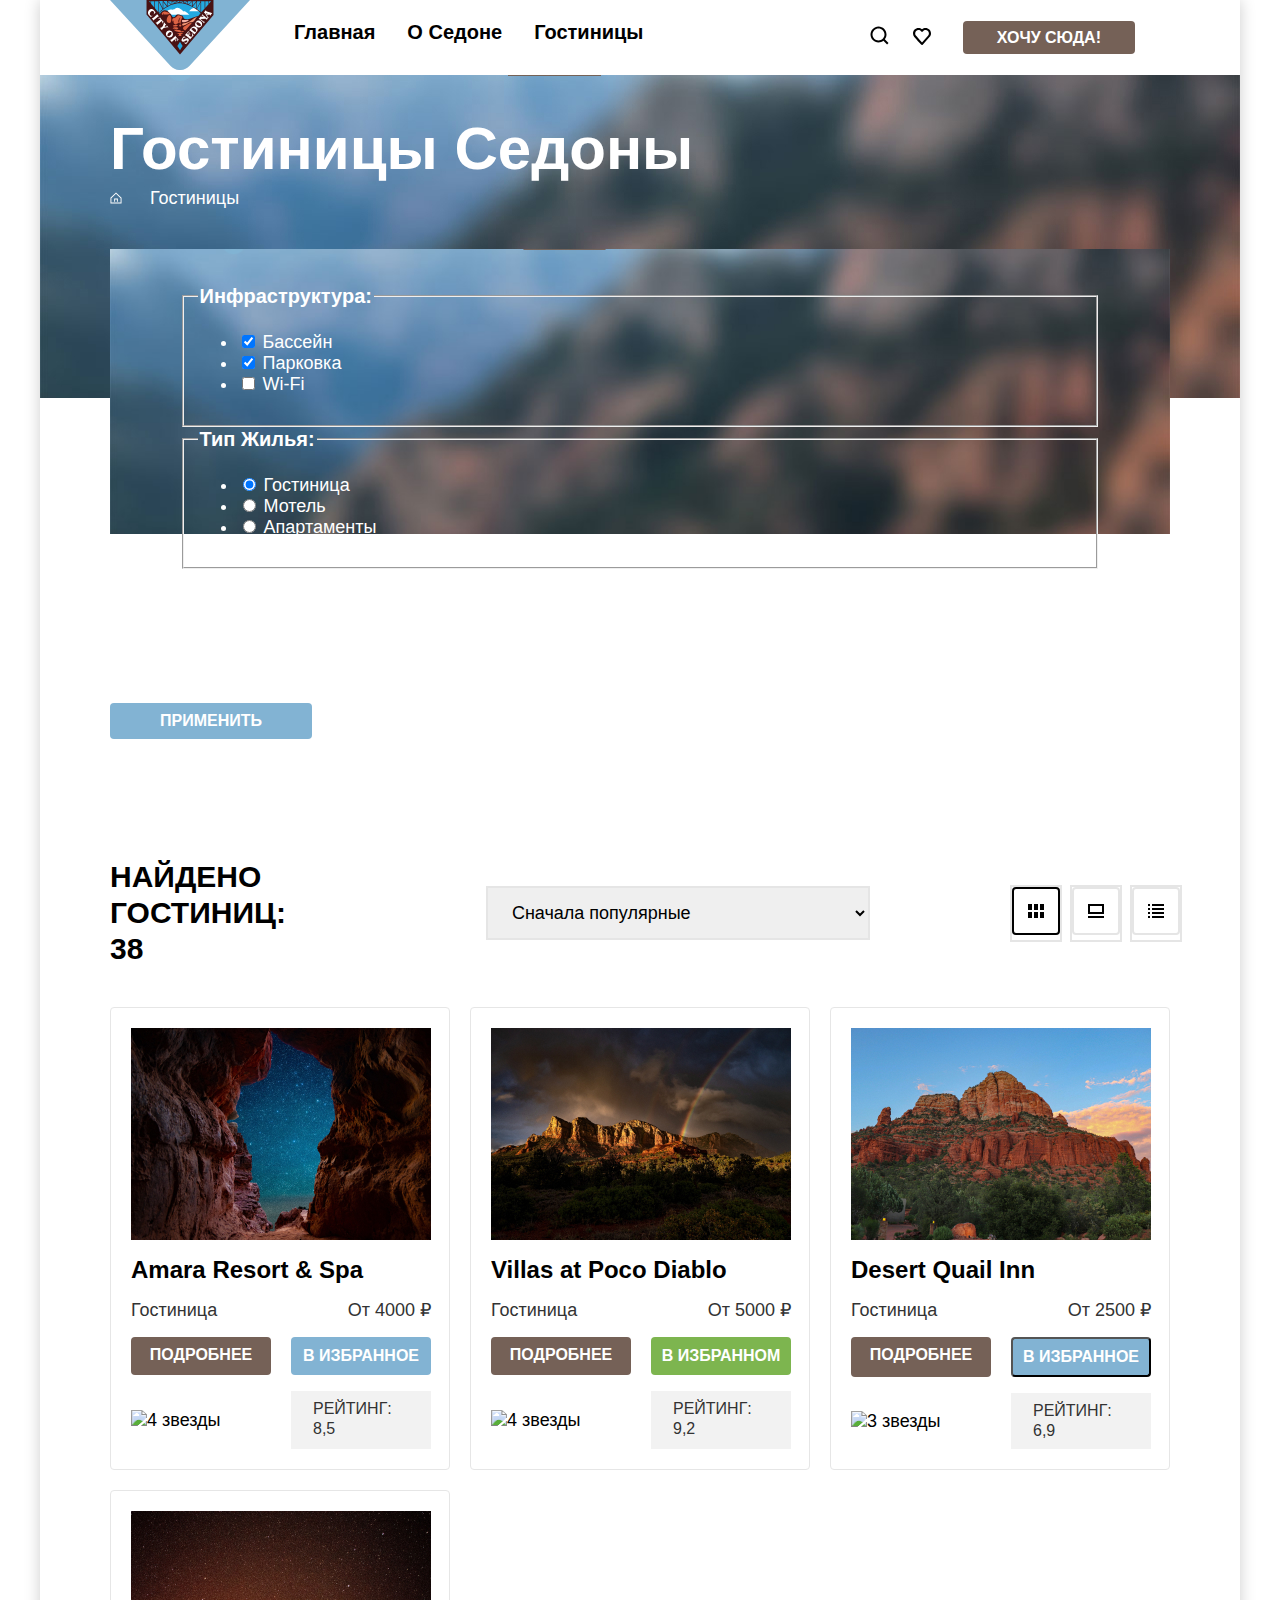
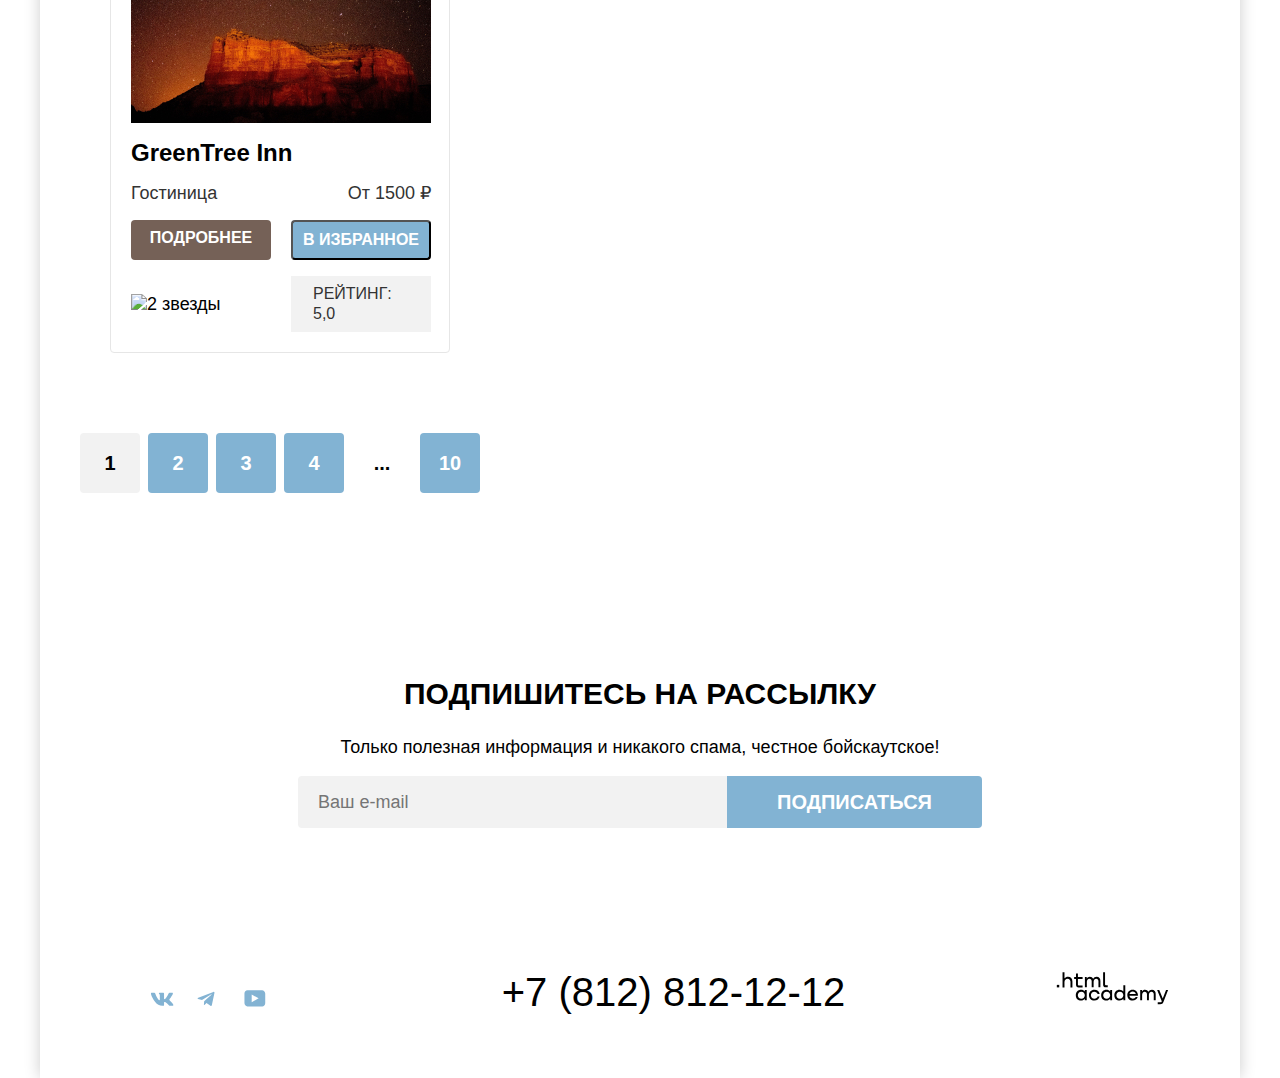
==== commit 4c9a671b: "Merge pull request #7 from askaryaminov/master" ====
--- a/catalog.html
+++ b/catalog.html
@@ -6,6 +6,7 @@
     <link rel="stylesheet" href="styles/styles.css">
   </head>
   <body>
+    <div class="container">
     <header class="page-header">
       <nav class="navigation">
         <a class="navigation-logo" href="index.html"> <img class="page-header-logo" alt="Логотип городка Седона" src="images/logo.svg" width="140" height="70.05"></a>
@@ -42,7 +43,7 @@
             </a>
           </li>
           <li class="navigation-item">
-            <a class="navigation-link button" href="#">Хочу сюда!</a>
+            <a class="nav-button button" href="#">Хочу сюда!</a>
           </li>
         </ul>
       </nav>
@@ -127,7 +128,8 @@
           <option value="cheap">Сначала дешёвые</option>
           <option value="expensive">Сначала дорогие</option>
         </select>
-        <a class="button view-button" href="#">
+        <div class="catalog-view">
+        <a class="view-button" href="#">
           <svg width="48" height="48" viewBox="0 0 48 48" fill="none" xmlns="http://www.w3.org/2000/svg">
             <g clip-path="url(#clip0_33548_2035)">
             <path d="M20 17H16V23H20V17Z" fill="black"/>
@@ -146,7 +148,7 @@
             </svg>
           <span class="visually-hidden">Показать карточки</span>
         </a>
-        <a class="button view-button" href="#">
+        <a class="view-button" href="#">
           <svg width="48" height="48" viewBox="0 0 48 48" fill="none" xmlns="http://www.w3.org/2000/svg">
             <g clip-path="url(#clip0_33548_2210)">
             <path d="M32 29H16V31H32V29Z" fill="black"/>
@@ -161,7 +163,7 @@
             </svg>
           <span class="visually-hidden">Показать одиночно</span>
         </a>
-        <a class="button view-button" href="#">
+        <a class="view-button" href="#">
           <svg width="48" height="48" viewBox="0 0 48 48" fill="none" xmlns="http://www.w3.org/2000/svg">
             <g clip-path="url(#clip0_33548_2388)">
             <path d="M18 17H16V19H18V17Z" fill="black"/>
@@ -182,20 +184,20 @@
             </svg>
           <span class="visually-hidden">Показать список</span>
         </a>
+        </div>
       </section>
       <section class="main-catalog">
         <ul class="hotel-list">
             <li class="hotel-card">
             <a class="hotel-card-link" href="#">
-              <img class="hotel-card-image" src="images/hotel_1.jpg" alt="Фото отеля Amara Resort & Spa" width="300" height="212">
+              <img class="hotel-card-image" src="images/hotel_1.jpg" alt="Фото отеля Amara Resort & Spa" width="300" height="212"></a>
               <h3 class="hotel-card-title">Amara Resort & Spa</h3>
-            </a>
             <p class="hotel-description">Гостиница</p>
             <span class="product-card-price">От 4000 ₽</span>
             <a class="hotel-card-button button" href="#">подробнее</a>
-            <button class="favorite" type="button">В  избранное</button>
-            <figure>
-              <img class="star-rating" src="images/star4.svg" width="140" height="37" alt="4 звезды">
+            <button class="button favorite" type="button">В  избранное</button>
+            <figure class="star-rating">
+              <img src="images/star4.svg" width="140" height="37" alt="4 звезды">
               <figcaption class="visually-hidden">
                 Рейтинг отеля - 4 звезды
               </figcaption>
@@ -204,15 +206,14 @@
             </li>
             <li class="hotel-card">
               <a class="hotel-card-link" href="#">
-                <img class="hotel-card-image" src="images/hotel_2.jpg" alt="Фото отеля Villas at Poco Diablo" width="300" height="212">
+                <img class="hotel-card-image" src="images/hotel_2.jpg" alt="Фото отеля Villas at Poco Diablo" width="300" height="212"></a>
                 <h3 class="hotel-card-title">Villas at Poco Diablo</h3>
-              </a>
               <p class="hotel-description">Гостиница</p>
               <span class="product-card-price">От 5000 ₽</span>
               <a class="hotel-card-button button" href="#">подробнее</a>
-              <button class="favorite favorite-current" type="button">в избранном</button>
-              <figure>
-                <img class="star-rating" src="images/star4.svg" width="140" height="37" alt="4 звезды">
+              <button class="button favorite favorite-current" type="button">в избранном</button>
+              <figure class="star-rating">
+                <img src="images/star4.svg" width="140" height="37" alt="4 звезды">
                 <figcaption class="visually-hidden">
                   Рейтинг отеля - 4 звезды
                 </figcaption>
@@ -221,15 +222,14 @@
             </li>
             <li class="hotel-card">
                 <a class="hotel-card-link" href="#">
-                  <img class="hotel-card-image" src="images/hotel_3.jpg" alt="Фото отеля Desert Quail Inn" width="300" height="212">
+                  <img class="hotel-card-image" src="images/hotel_3.jpg" alt="Фото отеля Desert Quail Inn" width="300" height="212"></a>
                   <h3 class="hotel-card-title">Desert Quail Inn</h3>
-                </a>
                 <p class="hotel-description">Гостиница</p>
                 <span class="product-card-price">От 2500 ₽</span>
                 <a class="hotel-card-button button" href="#">подробнее</a>
                 <button class="favorite" type="button">В  избранное</button>
-                <figure>
-                  <img class="star-rating" src="images/star3.svg" width="140" height="37" alt="3 звезды">
+                <figure class="star-rating">
+                  <img src="images/star3.svg" width="140" height="37" alt="3 звезды">
                   <figcaption class="visually-hidden">
                     Рейтинг отеля - 3 звезды
                   </figcaption>
@@ -238,15 +238,14 @@
             </li>
             <li class="hotel-card">
                 <a class="hotel-card-link" href="#">
-                  <img class="hotel-card-image" src="images/hotel_4.jpg" alt="Фото отеля GreenTree Inn" width="300" height="212">
+                  <img class="hotel-card-image" src="images/hotel_4.jpg" alt="Фото отеля GreenTree Inn" width="300" height="212"></a>
                   <h3 class="hotel-card-title">GreenTree Inn</h3>
-                </a>
                 <p class="hotel-description">Гостиница</p>
                 <span class="product-card-price">От 1500 ₽</span>
                 <a class="hotel-card-button button" href="#">подробнее</a>
                 <button class="favorite" type="button">В  избранное</button>
-                <figure>
-                  <img class="star-rating" src="images/star3.svg" width="140" height="37" alt="2 звезды">
+                <figure class="star-rating">
+                  <img src="images/star3.svg" width="140" height="37" alt="2 звезды">
                   <figcaption class="visually-hidden">
                     Рейтинг отеля - 2 звезды
                   </figcaption>
@@ -278,9 +277,9 @@
       <section class="catalog-subscribe">
         <h2 class="main-title catalog-subscribe-title">Подпишитесь на рассылку</h2>
         <p class="catalog-subscribe-description">Только полезная информация и никакого спама, честное бойскаутское!</p>
-        <form class="catalog-subscribe-form" action="https://echo.htmlacademy.ru/" method="post">
+        <form class="subscribe-form" action="https://echo.htmlacademy.ru/" method="post">
             <label class="visually-hidden" for="catalog-subscribe-email">Email</label>
-            <input class="field" placeholder="Ваш e-mail" type="email" name="subscribe-email" id="subscribe-email" required>
+            <input class="subscribe-field" placeholder="Ваш e-mail" type="email" name="subscribe-email" id="subscribe-email" required>
             <button class="button subscribe-button" type="submit">
               <span>Подписаться</span>
             </button>
@@ -312,5 +311,6 @@
       <a class="footer-logo" href="https://htmlacademy.ru/"> <img class="page-footer-logo" alt="Логотип .html academy" src="images/html_academy.svg" width="114.9" height="32.9"></a>
     </div>
 </footer>
+</div>
   </body>
   </html>
--- a/styles/styles.css
+++ b/styles/styles.css
@@ -35,16 +35,21 @@
 }
 
 body {
-  margin: 0 auto;
+  margin: 0;
   font-family: "PT Sans", sans-serif;
   font-size: 18px;
   line-height: 21px;
   color:black;
   background-color: white;
+}
+
+.container {
+  margin: 0 auto;
   display: flex;
   flex-direction: column;
+  width: 1200px;
   min-height: 100%;
-  width: 1200px;
+  box-shadow: 0 0 15px rgba(0, 0, 0, 0.2);
 }
 
 .page-header {
@@ -87,15 +92,14 @@
   line-height: 28px;
   color: black;
   text-transform: uppercase;
+  margin: 0;
+  margin-bottom: 62px;
 }
 
 .title-wide {
   color: white;
 }
 
-.title-white {
-  color: white;
-}
 
 .services {
   text-align: center;
@@ -111,9 +115,7 @@
 }
 
 .subscribe {
-  align-items: center;
-  padding: 96px 258px 104px;
-  gap: 10px;
+  padding: 96px 258px 104px 258px;
   color: white;
   background-color: black;
   background-repeat: no-repeat;
@@ -124,29 +126,47 @@
 
 .subscribe-description {
   color: white;
+}
+
+.subscribe-form {
+  display: flex;
+  width: 684px;
+  margin: 0 auto;
+}
+
+.subscribe-field {
+  flex-grow: 1;
+  padding: 14px 20px;
+  font-family: inherit;
+  font-size: 18px;
+  line-height: 24px;
+  background-color: #F2F2F2;
+  border: none;
+  border-radius: 4px 0 0 4px;
 }
 
 .advantages-description {
   font-weight: 400;
   font-size: 18px;
   line-height: 21px;
+  margin: 0;
 }
 
 .services-description {
   font-weight: 400;
   font-size: 18px;
   line-height: 21px;
-  margin-bottom: 64px;
+  margin-bottom: 0;
 }
 
 
 .hotel-search {
   text-align: center;
+  padding-top: 96px;
+  padding-bottom: 96px;
 }
 
 .hotel-search-title {
-  margin-top: 96px;
-
 }
 
 .hotel-search-description {
@@ -185,15 +205,20 @@
   background-color: #756157;
   text-align: center;
   border-radius: 4px;
+  text-decoration: none;
+  padding: 8px 50px;
+  border: none;
 }
 
 .search-button {
-  text-decoration: none;
-  margin-bottom: 96px;
+  font-size: 20px;
 }
 
 .subscribe-button {
-  background-color:#82B3D3
+  background-color:#82B3D3;
+  border-radius: 0 4px 4px 0;
+  font-size: 20px;
+    line-height: 36px;
 }
 
 .apply-button {
@@ -201,20 +226,7 @@
 }
 
 .hotel-card-button {
-  background: #756157;
-  border-radius: 4px;
-  text-decoration: none;
-}
-
-.hotel-rating {
-  font-family: "PT-Sans", sans-serif;
-  font-style: normal;
-  font-weight: 400;
-  font-size: 16px;
-  line-height: 20px;
-  background-color: #F2F2F2;
-  text-transform: uppercase;
-  color: #333333;
+  padding: 8px;
 }
 
 .main-title {
@@ -243,6 +255,10 @@
 
 .main-description {
   margin-bottom: 90px;
+}
+
+.main-services-description {
+  margin-bottom: 64px;
 }
 
 .main-filter{
@@ -276,19 +292,29 @@
   font-size: 30px;
   line-height: 36px;
   text-transform: uppercase;
-  margin: 0;
-  margin-right: auto;
-  width: 338px;
+  margin: auto;
+  margin-right: 200px;
+  width: 538px;
 }
 
 .select-control {
-  width: 292px;
-  height: 49px;
+  width: 100%;
   margin-right: 70px;
   font-family: "PT-Sans", sans-serif;
   font-weight: 400px;
   font-size: 18px;
   line-height: 21px;
+  padding: 14px 131px 14px 20px;
+  border: 2px solid #E5E5E5;
+}
+
+.catalog-view {
+  margin: 0;
+  display: flex;
+  justify-content: space-between;
+  width: 160px;
+  margin-left:70px;
+  gap: 8px;
 }
 
 .hotel-card-title {
@@ -297,14 +323,23 @@
   line-height: 28px;
   text-decoration: none;
   color:#000000;
+  grid-column: 1/-1;
+  margin: 0;
 }
 
 .hotel-description {
   color: #333333;
+  grid-column: 1/2;
+  margin: 0;
 }
 
 .product-card-price {
   color: #333333;
+  grid-column: 2/3;
+  justify-self: end;
+  align-self: center;
+  margin: 0;
+
 }
 
 .hotel-rating {
@@ -313,6 +348,8 @@
   text-transform: uppercase;
   background-color: #F2F2F2;
   color: #333333;
+  padding: 8px 22px;
+  margin: 0;
 }
 
 .pagination-link {
@@ -345,7 +382,8 @@
 .view-button {
   background-color: white;
   color:#000000;
-  margin-right: 8px;
+  display: block;
+  border: 2px solid #E5E5E5;
 }
 
 .reset-button {
@@ -364,6 +402,7 @@
   background-color: #82B3D3;
   text-transform: uppercase;
   border-radius: 4px;
+  padding: 8px;
 }
 
 .favorite-current {
@@ -426,7 +465,6 @@
   flex-wrap: wrap;
   justify-content: center;
   align-items: center;
-  margin: 0 auto;
   background-color: rgba(131, 179, 211, 0.12);
 }
 
@@ -441,7 +479,7 @@
   background-color: #82B3D3;
 }
 
-.advantages-list-item-container {
+.advantages-list-item-container-wide {
   display: flex;
   width: 230px;
   height: 181px;
@@ -451,6 +489,14 @@
   margin: 102px 85px;
 }
 
+.advantages-list-item-container {
+  display:flex;
+  flex-direction:column;
+  width: 230px;
+  height: 160px;
+  margin: 113px 85px;
+}
+
 .page-footer-container {
   display: flex;
   margin: 0 auto;
@@ -533,9 +579,9 @@
 }
 
 .services-list-item {
-  width: 400px;
-  height: 385px;
   background-color: rgba(131, 179, 211, 0.12);
+
+
 }
 
 .services-list-item:nth-child(2) {
@@ -553,33 +599,41 @@
 
 .sorting {
   display: flex;
-  flex-direction: row;
-  width: 1060px;
   justify-content: space-between;
   margin-bottom: 40px;
   margin-top: 50px;
   padding: 0 70px;
+  align-items: center;
 }
 
 .hotel-list {
-  display: flex;
+  display: grid;
+  grid-template-columns: 340px 340px 340px;
+  gap: 20px;
+  padding: 0;
+  margin: 0 auto;
+  margin-bottom: 80px;
+  list-style: none;
   width: 1060px;
-  justify-content: flex-start;
-  flex-wrap: wrap;
+
 }
 
 .hotel-card {
-  display: flex;
-  width: 300px;
-  flex-wrap: wrap;
-  align-items: center;
-  margin-right: 20px;
-  margin-bottom: 20px;
+  display: grid;
+  grid-template-columns: 140px 140px;
+  grid-template-rows: 212px min-content min-content auto auto;
+  row-gap: 16px;
+  column-gap: 20px;
+  padding: 20px;
   border: 1px solid #E6E6E6;
   border-radius: 4px;
-  padding: 20px;
-}
-
+}
+
+.star-rating {
+  margin: 0;
+  align-self: center;
+  box-sizing: border-box;
+}
 
 .pagination {
   display:flex;
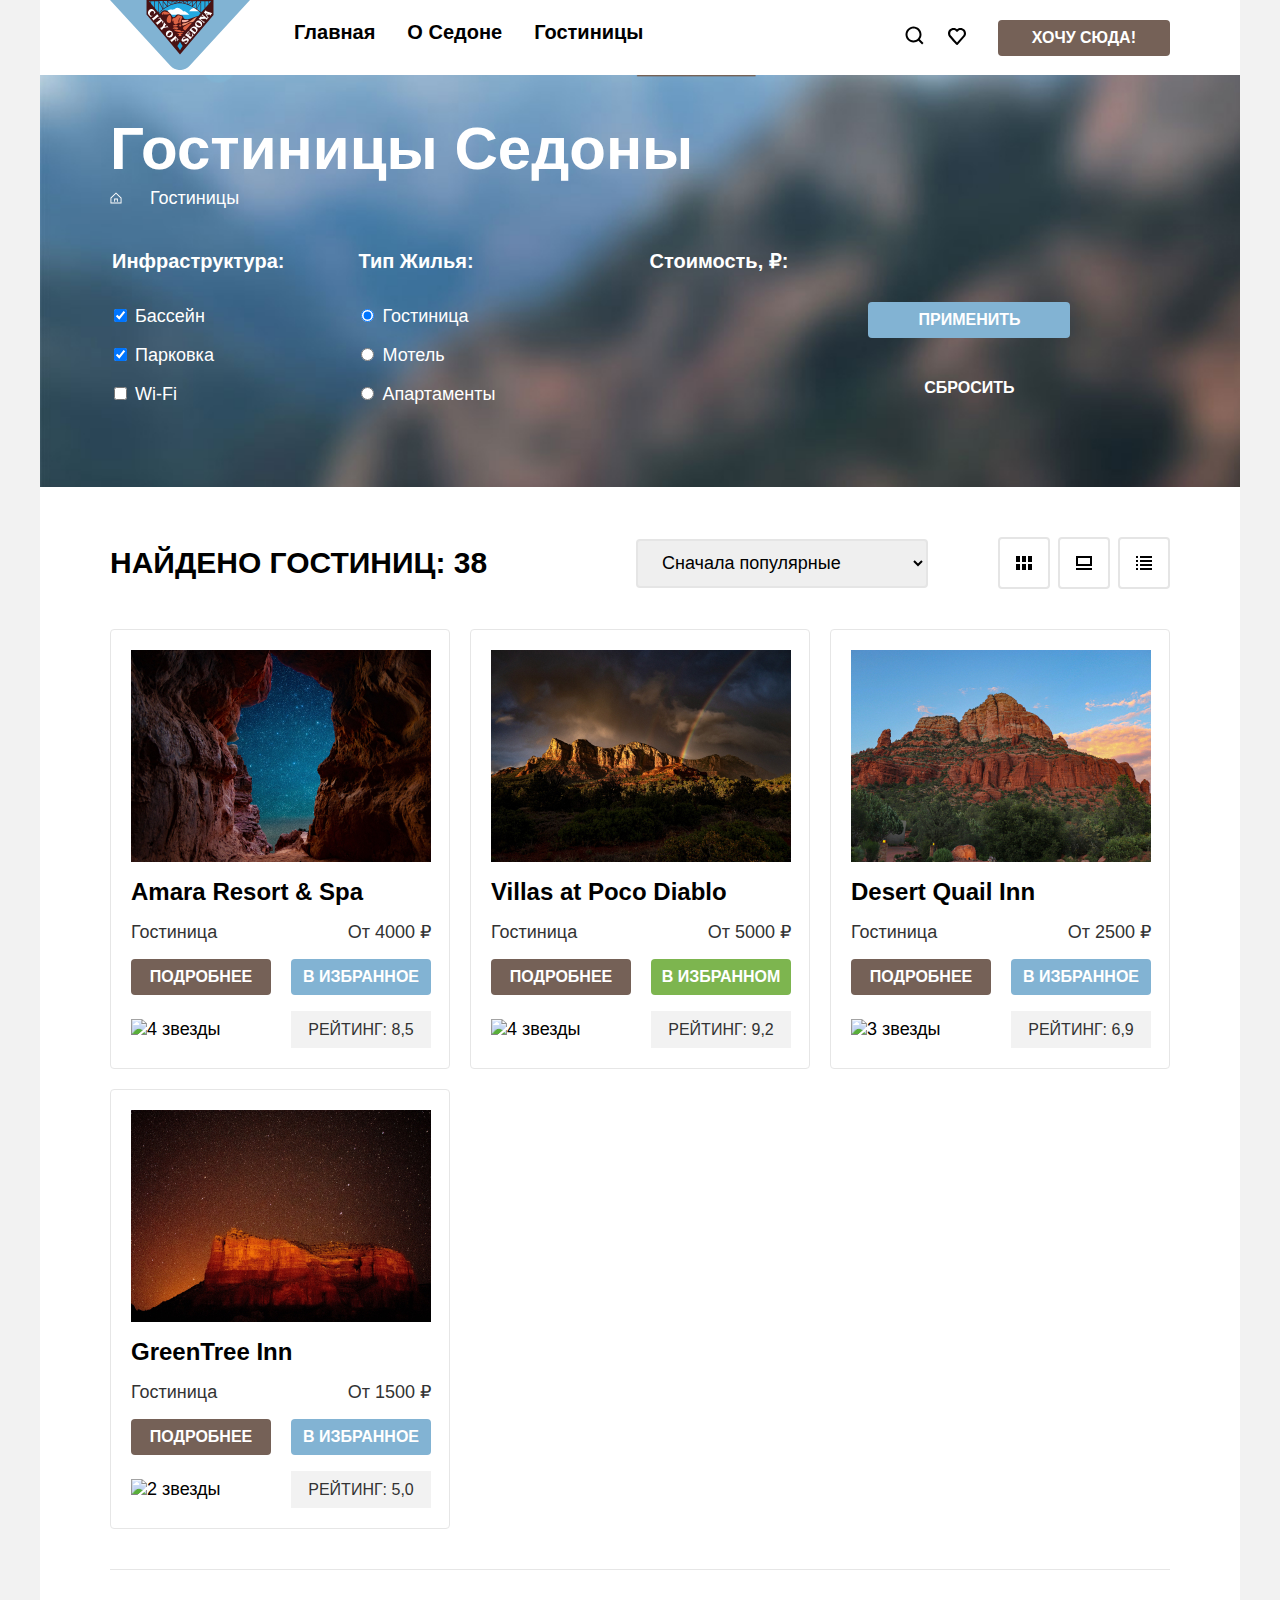
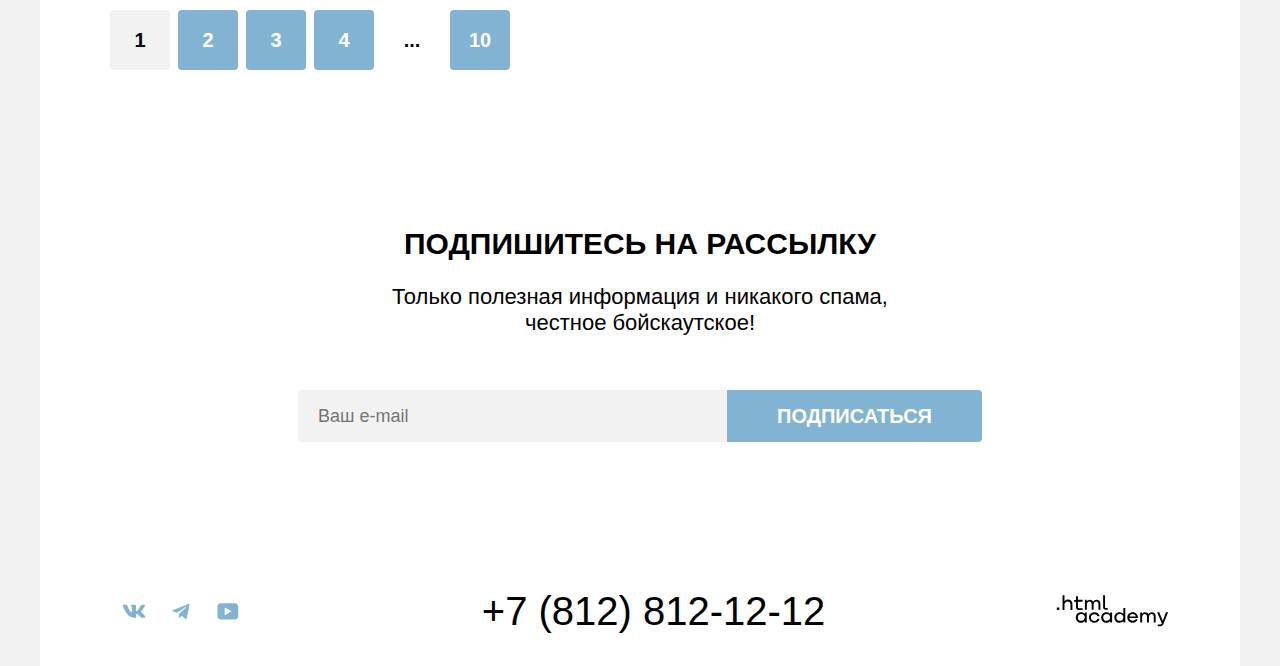
==== commit 9f556826: "Внес корректировки по главной странице и каталогу" ====
--- a/catalog.html
+++ b/catalog.html
@@ -9,7 +9,7 @@
     <div class="container">
     <header class="page-header">
       <nav class="navigation">
-        <a class="navigation-logo" href="index.html"> <img class="page-header-logo" alt="Логотип городка Седона" src="images/logo.svg" width="140" height="70.05"></a>
+        <a class="navigation-logo" href="index.html"> <img class="page-header-logo" alt="Логотип городка Седона" src="images/logo.svg" width="140" height="70"></a>
         <ul class="navigation-list">
           <li class="navigation-item">
             <a class="navigation-link navigation-link-current" href="index.html" >Главная</a>
@@ -49,9 +49,8 @@
       </nav>
     </header>
     <main class="main-inner main-container">
-      <div class="page-container">
       <section class="catalog-filter">
-      <section class="inner-header">
+       <div class="catalog-filter-container">
         <h1 class="inner-header-title">Гостиницы Седоны</h1>
         <ul class="breadcrumbs">
           <li class="breadcrumbs-item">
@@ -63,10 +62,8 @@
             <a class="breadcrumbs-link">Гостиницы</a>
           </li>
         </ul>
-      </section>
-       <div class="catalog-filter-container">
-      <h2 class="visually-hidden">Выбор </h2>
-        <form class="catalog-filter" action="https://echo.htmlacademy.ru/" method="get">
+      <h2 class="visually-hidden">Выбор</h2>
+        <form class="catalog-filter-form" action="https://echo.htmlacademy.ru/" method="get">
           <fieldset class="catalog-filter-group">
             <legend class="catalog-filter-title">Инфраструктура:</legend>
             <ul class="catalog-filter-list">
@@ -113,12 +110,14 @@
               </li>
             </ul>
           </fieldset>
-        </form>
+          <fieldset class="catalog-filter-group">
+            <legend class="catalog-filter-title">Стоимость, ₽:</legend>
+          </fieldset>
         <div class="price-filter">
-          <p class="catalog-filter-title">Стоимость, ₽:</p>
           <button class="button apply-button" type="submit">Применить</button>
           <button class="button reset-button" type="reset">Сбросить</button>
         </div>
+      </form>
       </div>
       </section>
       <section class="sorting">
@@ -130,55 +129,52 @@
         </select>
         <div class="catalog-view">
         <a class="view-button" href="#">
-          <svg width="48" height="48" viewBox="0 0 48 48" fill="none" xmlns="http://www.w3.org/2000/svg">
-            <g clip-path="url(#clip0_33548_2035)">
-            <path d="M20 17H16V23H20V17Z" fill="black"/>
-            <path d="M32 17H28V23H32V17Z" fill="black"/>
-            <path d="M26 17H22V23H26V17Z" fill="black"/>
-            <path d="M20 25H16V31H20V25Z" fill="black"/>
-            <path d="M32 25H28V31H32V25Z" fill="black"/>
-            <path d="M26 25H22V31H26V25Z" fill="black"/>
+          <svg width="16" height="14" viewBox="0 0 16 14" fill="none" xmlns="http://www.w3.org/2000/svg">
+            <g clip-path="url(#clip0_95122_413)">
+            <path d="M4 0H0V6H4V0Z" fill="black"/>
+            <path d="M16 0H12V6H16V0Z" fill="black"/>
+            <path d="M10 0H6V6H10V0Z" fill="black"/>
+            <path d="M4 8H0V14H4V8Z" fill="black"/>
+            <path d="M16 8H12V14H16V8Z" fill="black"/>
+            <path d="M10 8H6V14H10V8Z" fill="black"/>
             </g>
-            <rect x="1" y="1" width="46" height="46" rx="3" stroke="black" stroke-width="2"/>
             <defs>
-            <clipPath id="clip0_33548_2035">
-            <rect width="16" height="14" fill="white" transform="translate(16 17)"/>
+            <clipPath id="clip0_95122_413">
+            <rect width="16" height="14" fill="white"/>
             </clipPath>
             </defs>
             </svg>
           <span class="visually-hidden">Показать карточки</span>
         </a>
         <a class="view-button" href="#">
-          <svg width="48" height="48" viewBox="0 0 48 48" fill="none" xmlns="http://www.w3.org/2000/svg">
-            <g clip-path="url(#clip0_33548_2210)">
-            <path d="M32 29H16V31H32V29Z" fill="black"/>
-            <path d="M30 19V25H18V19H30ZM32 17H16V27H32V17Z" fill="black"/>
+          <svg width="16" height="14" viewBox="0 0 16 14" fill="none" xmlns="http://www.w3.org/2000/svg">
+            <g clip-path="url(#clip0_95122_243)">
+            <path d="M16 12H0V14H16V12Z" fill="black"/>
+            <path d="M14 2V8H2V2H14ZM16 0H0V10H16V0Z" fill="black"/>
             </g>
-            <rect x="1" y="1" width="46" height="46" rx="3" stroke="#E5E5E5" stroke-width="2"/>
             <defs>
-            <clipPath id="clip0_33548_2210">
-            <rect width="16" height="14" fill="white" transform="translate(16 17)"/>
+            <clipPath id="clip0_95122_243">
+            <rect width="16" height="14" fill="white"/>
             </clipPath>
             </defs>
             </svg>
           <span class="visually-hidden">Показать одиночно</span>
         </a>
         <a class="view-button" href="#">
-          <svg width="48" height="48" viewBox="0 0 48 48" fill="none" xmlns="http://www.w3.org/2000/svg">
-            <g clip-path="url(#clip0_33548_2388)">
-            <path d="M18 17H16V19H18V17Z" fill="black"/>
-            <path d="M32 17H20V19H32V17Z" fill="black"/>
-            <path d="M18 21H16V23H18V21Z" fill="black"/>
-            <path d="M32 21H20V23H32V21Z" fill="black"/>
-            <path d="M18 25H16V27H18V25Z" fill="black"/>
-            <path d="M32 25H20V27H32V25Z" fill="black"/>
-            <path d="M18 29H16V31H18V29Z" fill="black"/>
-            <path d="M32 29H20V31H32V29Z" fill="black"/>
+          <svg width="16" height="14" viewBox="0 0 16 14" fill="none" xmlns="http://www.w3.org/2000/svg">
+            <g clip-path="url(#clip0_95122_336)">
+            <path d="M2 0H0V2H2V0Z" fill="black"/>
+            <path d="M16 0H4V2H16V0Z" fill="black"/>
+            <path d="M2 4H0V6H2V4Z" fill="black"/>
+            <path d="M16 4H4V6H16V4Z" fill="black"/>
+            <path d="M2 8H0V10H2V8Z" fill="black"/>
+            <path d="M16 8H4V10H16V8Z" fill="black"/>
+            <path d="M2 12H0V14H2V12Z" fill="black"/>
+            <path d="M16 12H4V14H16V12Z" fill="black"/>
             </g>
-            <rect x="1" y="1" width="46" height="46" rx="3" stroke="#E5E5E5" stroke-width="2"/>
             <defs>
-            <clipPath id="clip0_33548_2388">
-            <rect width="16" height="14" fill="white" transform="translate(16 17)"/>
+            <clipPath id="clip0_95122_336">
+            <rect width="16" height="14" fill="white"/>
             </clipPath>
             </defs>
             </svg>
@@ -227,7 +223,7 @@
                 <p class="hotel-description">Гостиница</p>
                 <span class="product-card-price">От 2500 ₽</span>
                 <a class="hotel-card-button button" href="#">подробнее</a>
-                <button class="favorite" type="button">В  избранное</button>
+                <button class="button favorite" type="button">В  избранное</button>
                 <figure class="star-rating">
                   <img src="images/star3.svg" width="140" height="37" alt="3 звезды">
                   <figcaption class="visually-hidden">
@@ -243,7 +239,7 @@
                 <p class="hotel-description">Гостиница</p>
                 <span class="product-card-price">От 1500 ₽</span>
                 <a class="hotel-card-button button" href="#">подробнее</a>
-                <button class="favorite" type="button">В  избранное</button>
+                <button class="button favorite" type="button">В  избранное</button>
                 <figure class="star-rating">
                   <img src="images/star3.svg" width="140" height="37" alt="2 звезды">
                   <figcaption class="visually-hidden">
@@ -276,7 +272,7 @@
       </section>
       <section class="catalog-subscribe">
         <h2 class="main-title catalog-subscribe-title">Подпишитесь на рассылку</h2>
-        <p class="catalog-subscribe-description">Только полезная информация и никакого спама, честное бойскаутское!</p>
+        <p class="catalog-subscribe-description">Только полезная информация и никакого спама,<br> честное бойскаутское!</p>
         <form class="subscribe-form" action="https://echo.htmlacademy.ru/" method="post">
             <label class="visually-hidden" for="catalog-subscribe-email">Email</label>
             <input class="subscribe-field" placeholder="Ваш e-mail" type="email" name="subscribe-email" id="subscribe-email" required>
@@ -284,10 +280,8 @@
               <span>Подписаться</span>
             </button>
       </section>
-    </div>
     </main>
     <footer class="page-footer">
-      <div class="page-footer-container">
       <ul class="footer-social-list">
         <li class="footer-social-item">
           <a class="footer-social-button" href="https://vk.com/htmlacademy"><img class="footer-icon" src="images/vk.svg" width="24" height="14" alt="Иконка Вконтакте">
@@ -309,7 +303,6 @@
       <a class="footer-phone" href="tel:+78128121212">+7 (812) 812-12-12</a>
   </address>
       <a class="footer-logo" href="https://htmlacademy.ru/"> <img class="page-footer-logo" alt="Логотип .html academy" src="images/html_academy.svg" width="114.9" height="32.9"></a>
-    </div>
 </footer>
 </div>
   </body>
--- a/styles/styles.css
+++ b/styles/styles.css
@@ -2,7 +2,7 @@
   font-family: "PT Sans";
   font-styfa: normal;
   font-weight: 400;
-  src: url("../fonts/pt-sans-regular.woff2") format("woff2");
+  src: url("../fonts/ptsans-400.woff2") format("woff2");
   font-display: swap;
 }
 
@@ -10,25 +10,10 @@
   font-family: "PT Sans";
   font-style: normal;
   font-weight: 700;
-  src: url("../fonts/pt-sans-bold.woff2") format("woff2");
+  src: url("../fonts/ptsans-700.woff2") format("woff2");
   font-display: swap;
 }
 
-@font-face {
-  font-family: "PT Sans";
-  font-style: italic;
-  font-weight: 400;
-  src: url("../fonts/pt-sans-italic.woff2") format("woff2");
-  font-display: swap;
-}
-
-@font-face {
-  font-family: "PT Sans";
-  font-style: italic;
-  font-weight: 700;
-  src: url("../fonts/pt-sans-bold-italic.woff2") format("woff2");
-  font-display: swap;
-}
 
 html {
   height: 100%;
@@ -40,7 +25,7 @@
   font-size: 18px;
   line-height: 21px;
   color:black;
-  background-color: white;
+  background-color: #F2F2F2;
 }
 
 .container {
@@ -49,12 +34,14 @@
   flex-direction: column;
   width: 1200px;
   min-height: 100%;
-  box-shadow: 0 0 15px rgba(0, 0, 0, 0.2);
+  box-shadow: black;
+  background-color: white;
 }
 
 .page-header {
   color:black;
   background: white;
+  min-height: 64px;
 }
 
 .navigation-link {
@@ -92,17 +79,18 @@
   line-height: 28px;
   color: black;
   text-transform: uppercase;
-  margin: 0;
+  margin: 0 auto;
   margin-bottom: 62px;
+  max-width: 230px;
 }
 
 .title-wide {
   color: white;
 }
 
-
 .services {
   text-align: center;
+  margin-top: 64px
 }
 
 .services-title {
@@ -115,17 +103,23 @@
 }
 
 .subscribe {
-  padding: 96px 258px 104px 258px;
+  padding-top: 96px;
+  padding-bottom: 104px;
   color: white;
   background-color: black;
   background-repeat: no-repeat;
   text-align: center;
-  background-size: 100% auto;
+  background-size: cover;
   background-image: url(../images/subscribe_background.jpg);
+}
+
+.subscribe-title {
+  margin-bottom: 20px;
 }
 
 .subscribe-description {
   color: white;
+  margin-bottom: 54px;
 }
 
 .subscribe-form {
@@ -149,14 +143,15 @@
   font-weight: 400;
   font-size: 18px;
   line-height: 21px;
-  margin: 0;
+  margin: 0 auto;
+  max-width: 275px;
 }
 
 .services-description {
   font-weight: 400;
   font-size: 18px;
   line-height: 21px;
-  margin-bottom: 0;
+  margin: 0;
 }
 
 
@@ -164,9 +159,6 @@
   text-align: center;
   padding-top: 96px;
   padding-bottom: 96px;
-}
-
-.hotel-search-title {
 }
 
 .hotel-search-description {
@@ -208,17 +200,19 @@
   text-decoration: none;
   padding: 8px 50px;
   border: none;
+  display:inline-block
 }
 
 .search-button {
   font-size: 20px;
+  line-height: 36px;
 }
 
 .subscribe-button {
   background-color:#82B3D3;
   border-radius: 0 4px 4px 0;
   font-size: 20px;
-    line-height: 36px;
+  line-height: 36px;
 }
 
 .apply-button {
@@ -230,19 +224,17 @@
 }
 
 .main-title {
-  font-family: "PT-Sans", sans-serif;
+  font-family: "PT Sans", sans-serif;
   font-style: normal;
   font-weight: 700;
   font-size: 30px;
   line-height: 36px;
   text-transform: uppercase;
-  margin-top: 69px;
-  margin-bottom: 25px;
-}
-
-.services-title {
-  margin-top: 64px;
-  margin-bottom: 20px;
+  margin: 0 auto;
+}
+
+.main-advantages-title {
+  padding-top: 69px
 }
 
 .description {
@@ -254,7 +246,11 @@
 }
 
 .main-description {
-  margin-bottom: 90px;
+  font-family: "PT Sans", sans-serif;
+  font-style: normal;
+  font-weight: 400;
+  font-size: 22px;
+  line-height: 26px;
 }
 
 .main-services-description {
@@ -267,15 +263,12 @@
   font-weight: 400;
   font-size: 18px;
   line-height: 23px;
- /* color: white;*/
 }
 
 .inner-header-title {
-  font-family: "PT-Sans", sans-serif;
   font-weight: 700;
   font-size: 60px;
   line-height: 78px;
-  margin-bottom: 8px;
   margin: 0;
 }
 
@@ -284,35 +277,52 @@
   font-size: 20px;
   line-height: 24px;
   text-transform: capitalize;
+  margin-bottom: 32px;
 }
 
 .catalog-title {
-  font-family: "PT-Sans", sans-serif;
   font-weight: 700;
   font-size: 30px;
   line-height: 36px;
   text-transform: uppercase;
-  margin: auto;
-  margin-right: 200px;
-  width: 538px;
+  margin: 0;
+  margin-right:auto
+}
+
+.catalog-filter-list {
+  margin: 0;
+  padding: 0;
+}
+
+.catalog-filter-item {
+  margin-bottom: 16px;
+  list-style-type: none;
+  font-size: 18px;
+  line-height: 23px;
+
+}
+
+.catalog-filter-item:nth-child(3) {
+  margin-bottom:0;
 }
 
 .select-control {
-  width: 100%;
-  margin-right: 70px;
   font-family: "PT-Sans", sans-serif;
-  font-weight: 400px;
+  font-weight: 400;
   font-size: 18px;
   line-height: 21px;
-  padding: 14px 131px 14px 20px;
   border: 2px solid #E5E5E5;
+  height: 49px;
+  width: 292px;
+  border-radius: 4px;
+  padding-left: 20px;
 }
 
 .catalog-view {
   margin: 0;
   display: flex;
   justify-content: space-between;
-  width: 160px;
+  min-width: 160px;
   margin-left:70px;
   gap: 8px;
 }
@@ -339,7 +349,6 @@
   justify-self: end;
   align-self: center;
   margin: 0;
-
 }
 
 .hotel-rating {
@@ -348,8 +357,11 @@
   text-transform: uppercase;
   background-color: #F2F2F2;
   color: #333333;
-  padding: 8px 22px;
-  margin: 0;
+  margin: 0;
+  height: 37px;
+  display: flex;
+  justify-content: center;
+  align-items: center;
 }
 
 .pagination-link {
@@ -369,6 +381,10 @@
   align-items: center;
 }
 
+.pagination-item {
+  margin-right: 8px;
+}
+
 .pagination-current {
   color: black;
   background-color: #F2F2F2;
@@ -384,10 +400,17 @@
   color:#000000;
   display: block;
   border: 2px solid #E5E5E5;
+  width: 48px;
+  height: 48px;
+  display: flex;
+  justify-content: center;
+  align-items: center;
+  border-radius: 4px;
 }
 
 .reset-button {
   background-color: unset;
+  margin-top: 32px;
 }
 
 .hotel-card-link {
@@ -403,6 +426,7 @@
   text-transform: uppercase;
   border-radius: 4px;
   padding: 8px;
+  border: none;
 }
 
 .favorite-current {
@@ -422,7 +446,7 @@
 .navigation-list {
   margin: 0;
   padding: 0;
-  width: 507px;
+  width: 440px;
   display: flex;
   list-style: none;
   flex-wrap: wrap;
@@ -431,22 +455,18 @@
 .navigation-user {
   margin-left: auto;
   width: 315px;
-  display: flex;
   align-items: center;
-  margin: 0 auto;
   justify-content: flex-end;
-}
-
-
-.page-container {
-  width: 1200px;
-  margin: 0 auto;
 }
 
 .welcome-picture {
   display: block;
   margin: 0 auto;
   min-height: 485px;
+}
+
+.hero-figure {
+  margin: 0 auto;
 }
 
 .advantages-list {
@@ -456,6 +476,7 @@
   list-style: none;
   margin: 0;
   padding: 0;
+  margin-top: 90px;
 }
 
 .advantages-list-item {
@@ -477,6 +498,7 @@
   flex-wrap: wrap;
   width: 100%;
   background-color: #82B3D3;
+  justify-content: space-between;
 }
 
 .advantages-list-item-container-wide {
@@ -485,40 +507,45 @@
   height: 181px;
   color: #FFFFFF;
   flex-direction: column;
-  justify-content: flex-start;
-  margin: 102px 85px;
+  padding: 102px 85px;
 }
 
 .advantages-list-item-container {
   display:flex;
   flex-direction:column;
-  width: 230px;
-  height: 160px;
-  margin: 113px 85px;
-}
-
-.page-footer-container {
+}
+
+.page-footer {
   display: flex;
   margin: 0 auto;
   width: 1060px;
   justify-content: space-between;
-  margin-top: 40px;
-  margin-bottom: 30px;
+  align-items: center;
+  min-height: 120px;
+  padding-top: 40px;
+  padding-bottom: 30px;
+  box-sizing: border-box;
 }
 
 .footer-social-list {
   width: 142px;
-  margin-left: 0;
-  margin-right: 41.5px;
+  margin: 0;
   list-style: none;
   display: flex;
-  width: 142px;
+  padding: 0;
+}
+
+.footer-social-button {
+  display: flex;
+    justify-content: center;
+    align-items: center;
+    width: 47px;
+    height: 40px;
 }
 
 .footer-logo {
-  width: 115px;
-  margin-left: 41.5px;
-  margin-right: 0;
+  display: block;
+  height: 33px;
 }
 
 .navigation-logo {
@@ -529,25 +556,41 @@
 .catalog-filter {
   color: #FFFFFF;
   background-image: url(../images/filter_background.jpg);
-  background-size: 100% auto;
+  background-size: cover;
   background-repeat: no-repeat;
-  display: flex;
-  flex-direction: column;
-  padding: 35px 70px 70px 70px;
-}
-
-.inner-header {
-  width: 1060px;
-  margin-bottom: 40px;
-
+  padding-top: 35px;
+  padding-bottom: 70px;
+  min-height: 412px;
+  box-sizing: border-box;
+}
+
+.catalog-filter-form {
+  display: flex;
+  margin-top: 40px;
 }
 
 .catalog-filter-container {
   width: 1060px;
-}
-
-.navigation-item {
-
+  margin: 0 auto;
+}
+
+.catalog-filter-group {
+  min-width: 151px;
+  min-height: 157px;
+  margin: 0;
+  padding: 0;
+  border: none;
+  margin-right: 70px;
+}
+
+.catalog-filter-group:nth-child(2) {
+  margin-right: 140px
+}
+
+.price-filter {
+  display: flex;
+  flex-direction: column;
+  justify-content: flex-end;
 }
 
 .navigation-user .navigation-link {
@@ -560,11 +603,6 @@
 }
 
 .footer-social-item {
-  width: 47px;
-  height: 40px;
-  justify-content: center;
-  align-items: center;
-
 }
 
 .services-list {
@@ -575,35 +613,27 @@
   margin: 0;
   padding: 0;
   list-style: none;
-
 }
 
 .services-list-item {
   background-color: rgba(131, 179, 211, 0.12);
-
-
+  width: 400px;
+  min-height: 385px;
+  box-sizing: border-box;
+  padding: 80px 20px 40px;
 }
 
 .services-list-item:nth-child(2) {
   background-color: white;
 }
 
-.services-container {
-  display: flex;
-  width: 230px;
-  flex-direction: column;
-  justify-content: center;
-  margin: 81px 85px;
-  justify-content: space-between;
-}
-
 .sorting {
   display: flex;
-  justify-content: space-between;
   margin-bottom: 40px;
   margin-top: 50px;
   padding: 0 70px;
   align-items: center;
+  justify-content: flex-end;
 }
 
 .hotel-list {
@@ -615,7 +645,9 @@
   margin-bottom: 80px;
   list-style: none;
   width: 1060px;
-
+  margin-bottom: 40px;
+  padding-bottom: 40px;
+  border-bottom: 1px solid #E6E6E6;
 }
 
 .hotel-card {
@@ -637,19 +669,27 @@
 
 .pagination {
   display:flex;
-  flex-direction: row;
-  width: 400px;
-  justify-content: space-between;
   list-style: none;
+  width: 1060px;
+  padding: 0;
+  margin: 0 auto;
+  margin-bottom: 60px;
 }
 
 .catalog-subscribe {
   align-items: center;
-  padding: 96px 258px 104px;
+  padding-top: 96px;
+  padding-bottom: 104px;
   gap: 10px;
   text-align: center;
 }
 
+.catalog-subscribe-description {
+  margin-bottom: 54px;
+  font-size: 22px;
+  line-height: 26px;
+}
+
 .breadcrumbs {
   display: flex;
   margin: 0;
